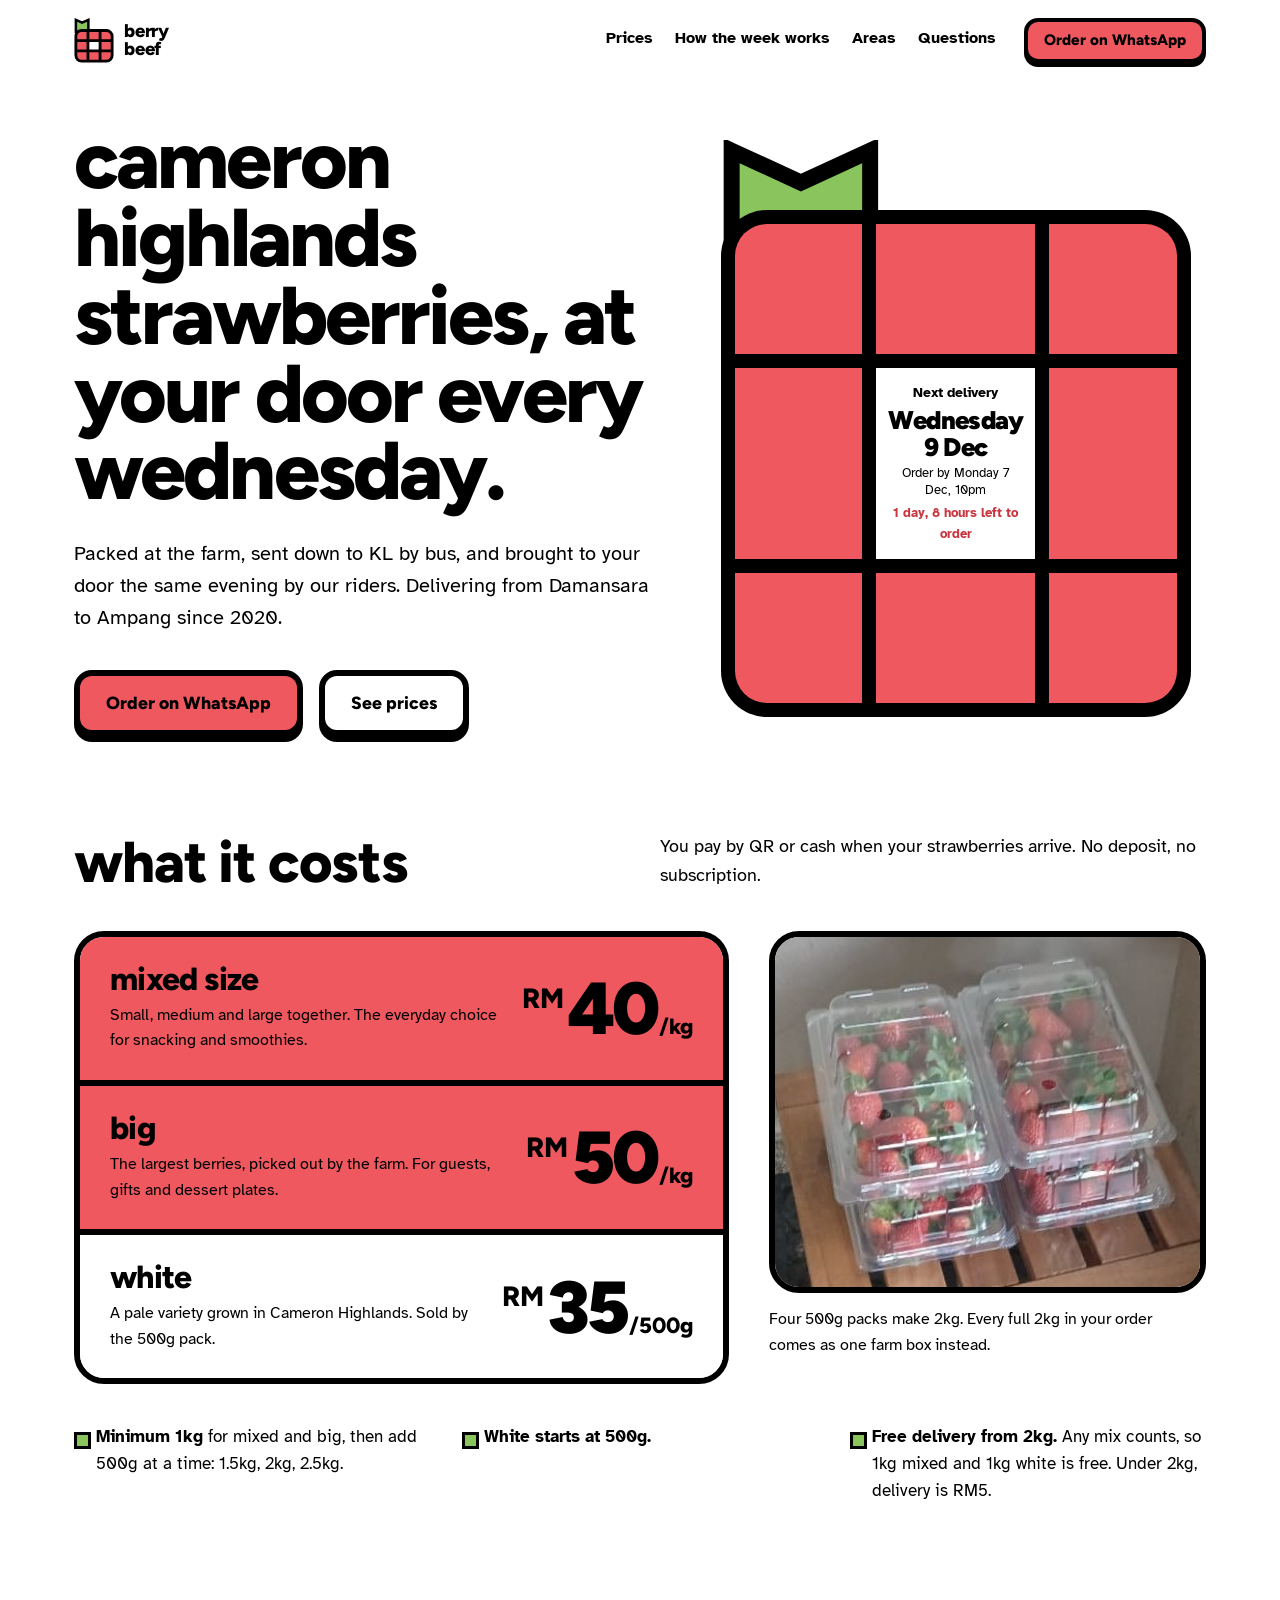
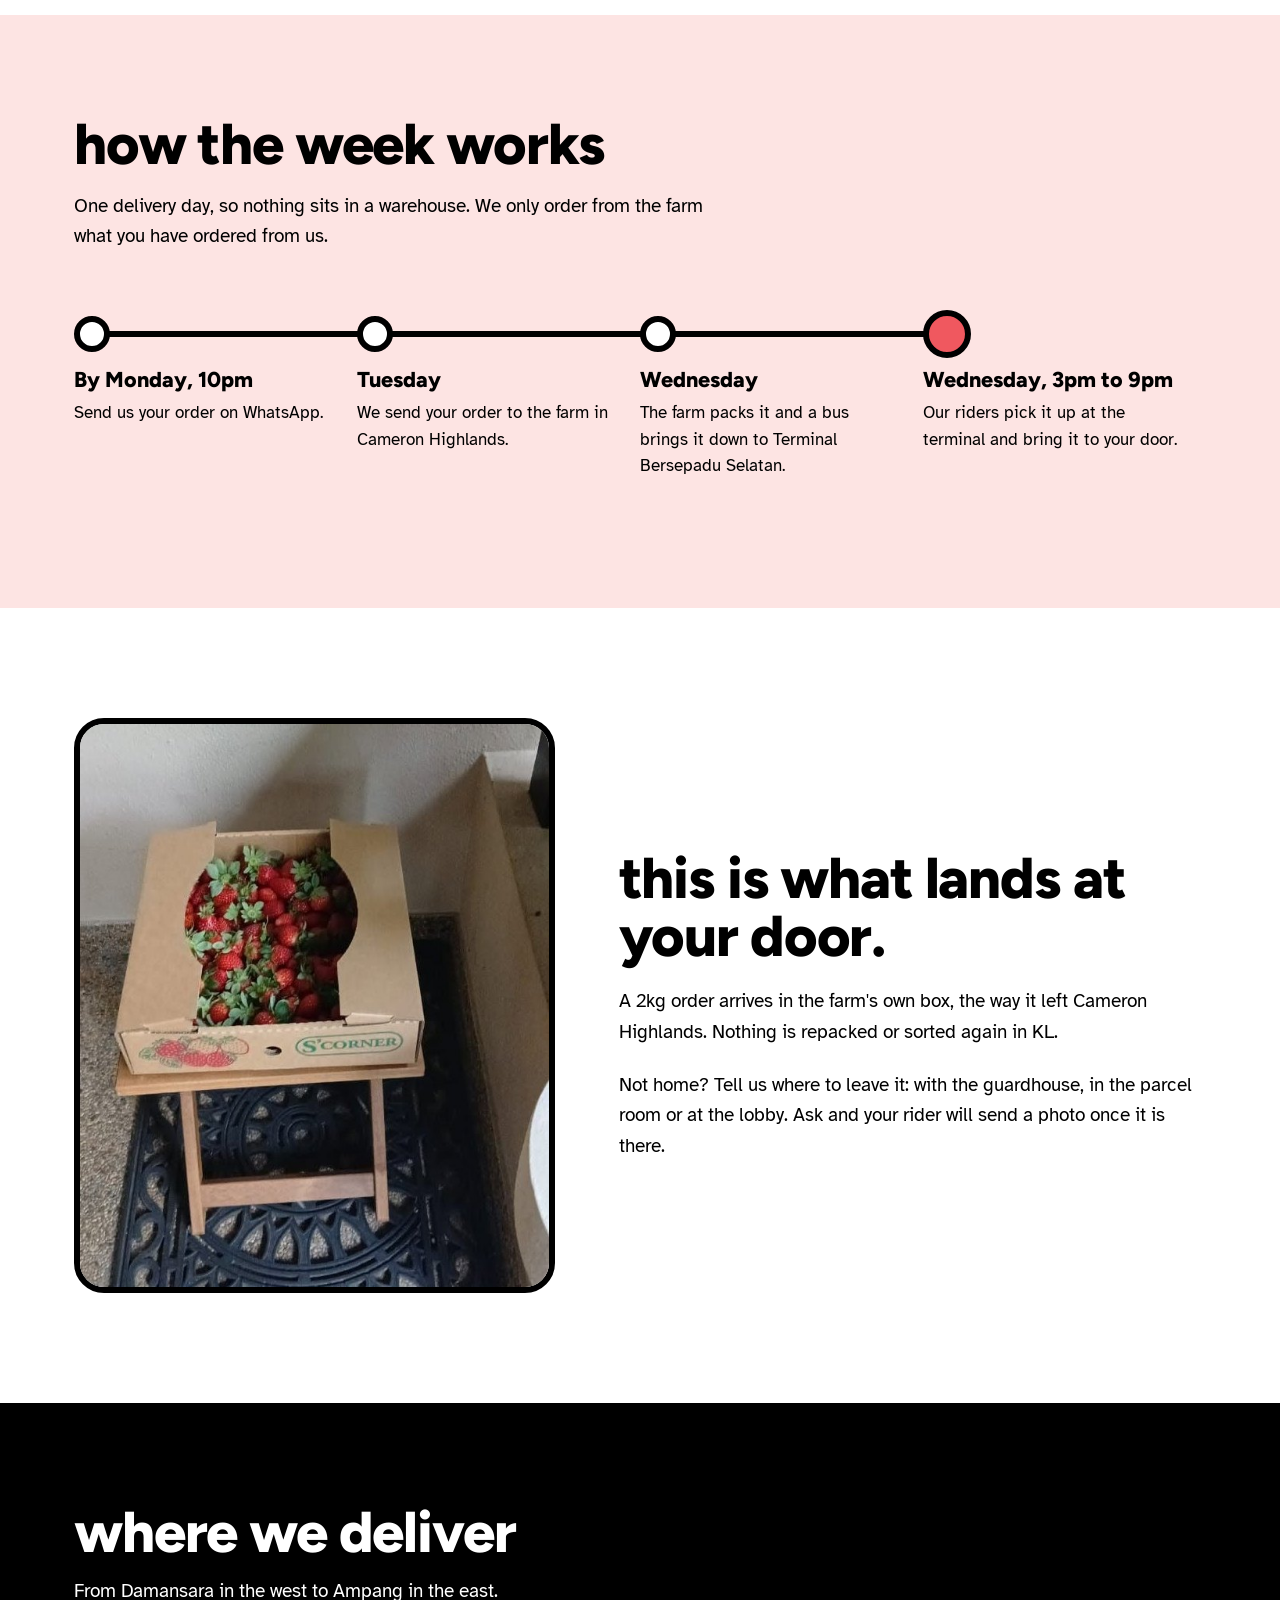
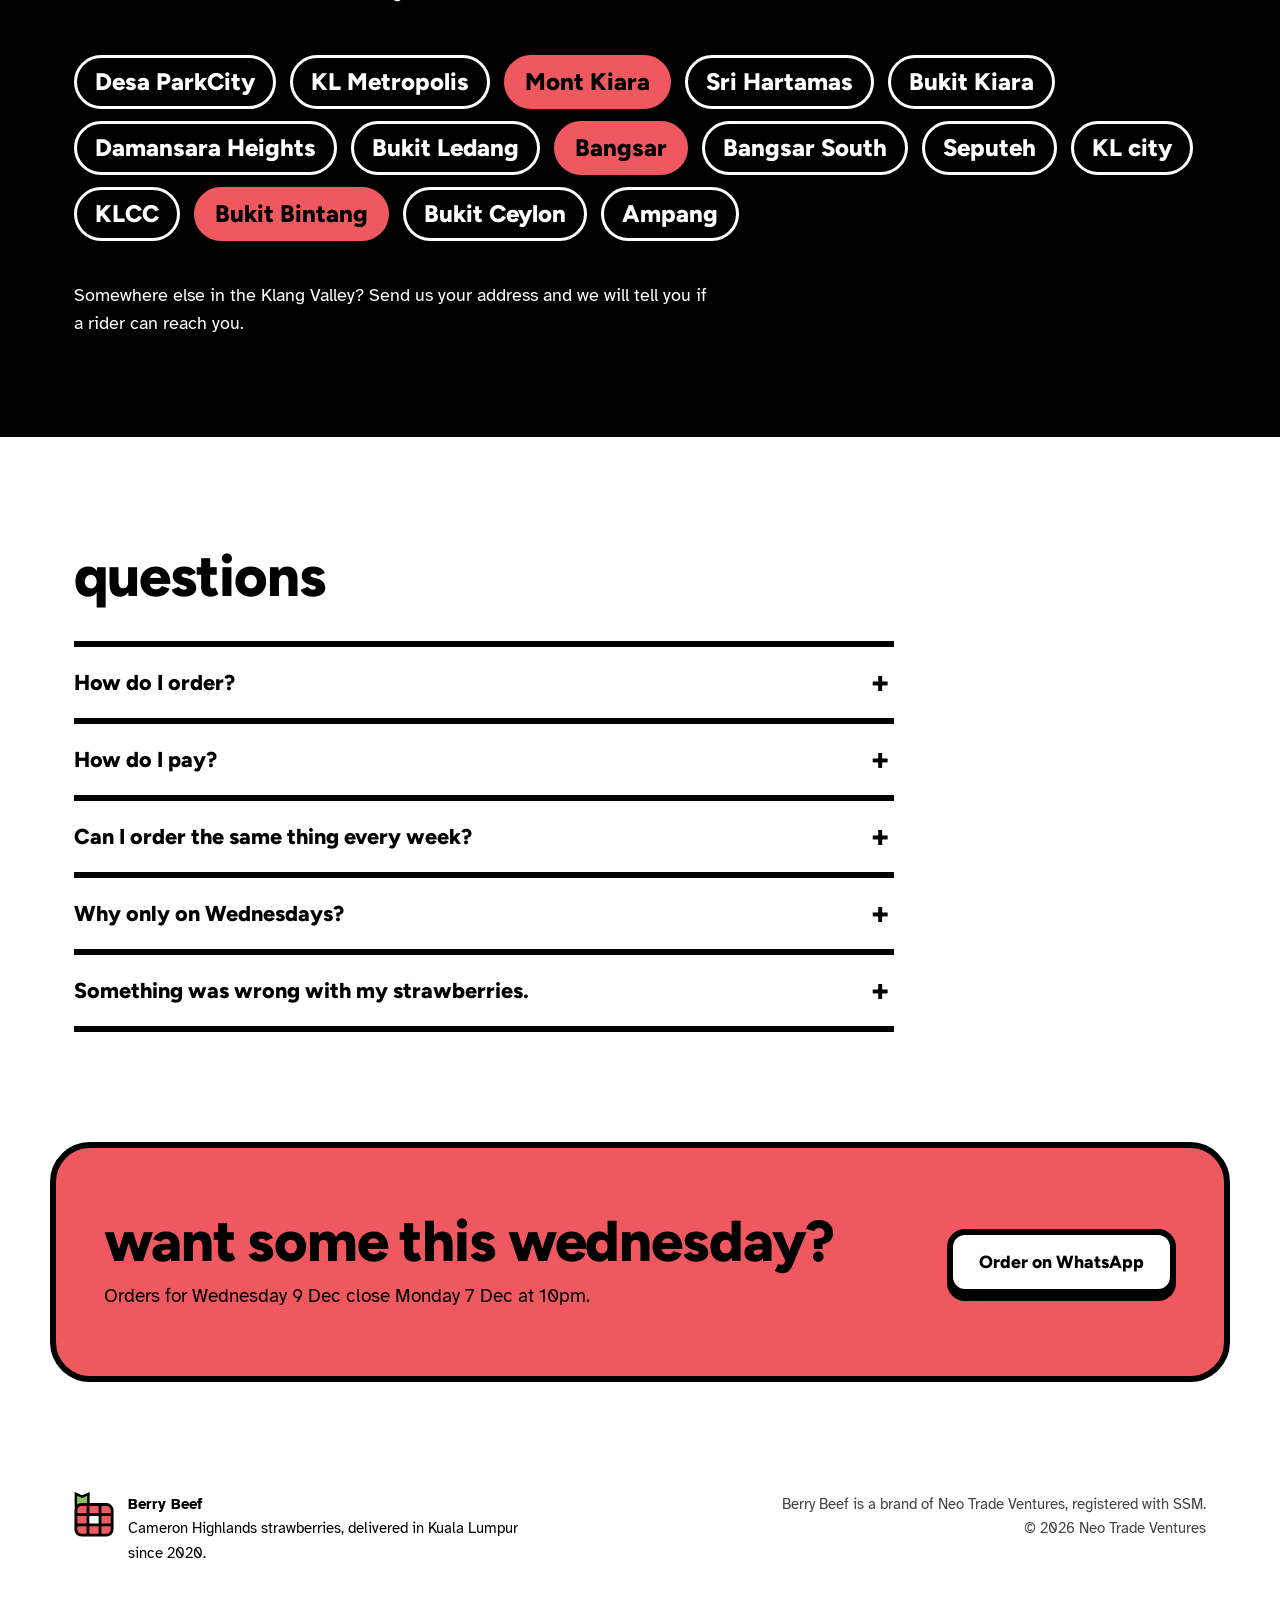
==== index.html @ e088e6a0 "Replace placeholder with Berry Beef strawberry landing page New landing page for cameronstrawberry.c" ====
<!DOCTYPE html>
<html lang="en">
<head>
<meta charset="utf-8">
<meta name="viewport" content="width=device-width, initial-scale=1">
<title>Berry Beef – Cameron Highlands strawberries delivered in KL every Wednesday</title>
<meta name="description" content="Fresh Cameron Highlands strawberries delivered to your door every Wednesday, from Damansara to Ampang. Mixed RM40/kg, big RM50/kg, white RM35/500g. Since 2020.">
<meta property="og:title" content="Berry Beef – Cameron Highlands strawberries, every Wednesday">
<meta property="og:description" content="Delivered to your door from Damansara to Ampang. Order by Monday 10pm.">
<meta property="og:image" content="https://cameronstrawberry.com/images/2kg-box.jpg">
<meta name="theme-color" content="#F0585F">
<link rel="icon" href="images/logo-mark.svg" type="image/svg+xml">
<link rel="preconnect" href="https://fonts.googleapis.com">
<link rel="preconnect" href="https://fonts.gstatic.com" crossorigin>
<link href="https://fonts.googleapis.com/css2?family=Atkinson+Hyperlegible:wght@400;700&family=Figtree:wght@700;800;900&display=swap" rel="stylesheet">
<link rel="stylesheet" href="site.css">
</head>
<body>
<a class="skip" href="#main">Skip to content</a>

<header class="top">
  <a class="brand" href="#" aria-label="Berry Beef home">
    <svg class="mark" viewBox="0 0 64 72" aria-hidden="true"><use href="#punnet"/></svg>
    <span>berry<br>beef</span>
  </a>
  <nav aria-label="Main">
    <a href="#prices">Prices</a>
    <a href="#week">How the week works</a>
    <a href="#areas">Areas</a>
    <a href="#questions">Questions</a>
  </nav>
  <a class="btn btn-small" data-wa href="#">Order on WhatsApp</a>
</header>

<main id="main">
  <section class="hero">
    <div class="hero-copy">
      <h1>cameron highlands strawberries, at your door every wednesday.</h1>
      <p class="lede">Packed at the farm, sent down to KL by bus, and brought to your door the same evening by our riders. Delivering from Damansara to Ampang since 2020.</p>
      <div class="actions">
        <a class="btn" data-wa href="#">Order on WhatsApp</a>
        <a class="btn btn-quiet" href="#prices">See prices</a>
      </div>
    </div>

    <div class="punnet-wrap" aria-label="Next delivery">
      <svg class="leaf" viewBox="0 0 120 120" aria-hidden="true"><path d="M8 8 L60 32 L112 8 L112 112 L8 112 Z" fill="#8AC45C" stroke="#000" stroke-width="12" stroke-linejoin="miter"/></svg>
      <div class="punnet">
        <span class="cell"></span><span class="cell"></span><span class="cell"></span>
        <span class="cell"></span>
        <div class="cell centre" id="nextdrop">
          <p class="nd-label">Next delivery</p>
          <p class="nd-day" id="nd-day">Wednesday</p>
          <p class="nd-cut" id="nd-cut">Order by Monday, 10pm</p>
          <p class="nd-left" id="nd-left"></p>
        </div>
        <span class="cell"></span>
        <span class="cell"></span><span class="cell"></span><span class="cell"></span>
      </div>
    </div>
  </section>

  <section class="prices" id="prices" aria-labelledby="prices-h">
    <div class="prices-head">
      <h2 id="prices-h">what it costs</h2>
      <p>You pay by QR or cash when your strawberries arrive. No deposit, no subscription.</p>
    </div>
    <div class="prices-body">
      <div class="board">
        <div class="row">
          <div><h3>mixed size</h3><p>Small, medium and large together. The everyday choice for snacking and smoothies.</p></div>
          <p class="price"><span class="rm">RM</span>40<span class="per">/kg</span></p>
        </div>
        <div class="row">
          <div><h3>big</h3><p>The largest berries, picked out by the farm. For guests, gifts and dessert plates.</p></div>
          <p class="price"><span class="rm">RM</span>50<span class="per">/kg</span></p>
        </div>
        <div class="row row-white">
          <div><h3>white</h3><p>A pale variety grown in Cameron Highlands. Sold by the 500g pack.</p></div>
          <p class="price"><span class="rm">RM</span>35<span class="per">/500g</span></p>
        </div>
      </div>
      <figure class="packs">
        <img src="images/500g-packs.jpg" width="410" height="340" alt="Four clear 500g packs of red strawberries stacked on a wooden stool" loading="lazy">
        <figcaption>Four 500g packs make 2kg. Every full 2kg in your order comes as one farm box instead.</figcaption>
      </figure>
    </div>
    <ul class="rules">
      <li><strong>Minimum 1kg</strong> for mixed and big, then add 500g at a time: 1.5kg, 2kg, 2.5kg.</li>
      <li><strong>White starts at 500g.</strong></li>
      <li><strong>Free delivery from 2kg.</strong> Any mix counts, so 1kg mixed and 1kg white is free. Under 2kg, delivery is RM5.</li>
    </ul>
  </section>

  <section class="week" id="week" aria-labelledby="week-h"><div class="inner">
    <h2 id="week-h">how the week works</h2>
    <p class="week-intro">One delivery day, so nothing sits in a warehouse. We only order from the farm what you have ordered from us.</p>
    <ol class="route">
      <li><span class="day">By Monday, 10pm</span><span class="what">Send us your order on WhatsApp.</span></li>
      <li><span class="day">Tuesday</span><span class="what">We send your order to the farm in Cameron Highlands.</span></li>
      <li><span class="day">Wednesday</span><span class="what">The farm packs it and a bus brings it down to Terminal Bersepadu Selatan.</span></li>
      <li class="arrive"><span class="day">Wednesday, 3pm to 9pm</span><span class="what">Our riders pick it up at the terminal and bring it to your door.</span></li>
    </ol>
  </div></section>

  <section class="door" aria-labelledby="door-h">
    <figure>
      <img src="images/doorstep-box.jpg" width="600" height="720" alt="An open farm box full of red strawberries left on a stool at a front door" loading="lazy">
    </figure>
    <div class="door-copy">
      <h2 id="door-h">this is what lands at your door.</h2>
      <p>A 2kg order arrives in the farm's own box, the way it left Cameron Highlands. Nothing is repacked or sorted again in KL.</p>
      <p>Not home? Tell us where to leave it: with the guardhouse, in the parcel room or at the lobby. Ask and your rider will send a photo once it is there.</p>
    </div>
  </section>

  <section class="areas" id="areas" aria-labelledby="areas-h"><div class="inner">
    <h2 id="areas-h">where we deliver</h2>
    <p class="areas-intro">From Damansara in the west to Ampang in the east.</p>
    <ul class="places">
      <li>Desa ParkCity</li><li>KL Metropolis</li><li>Mont Kiara</li><li>Sri Hartamas</li><li>Bukit Kiara</li>
      <li>Damansara Heights</li><li>Bukit Ledang</li><li>Bangsar</li><li>Bangsar South</li><li>Seputeh</li>
      <li>KL city</li><li>KLCC</li><li>Bukit Bintang</li><li>Bukit Ceylon</li><li>Ampang</li>
    </ul>
    <p class="areas-note">Somewhere else in the Klang Valley? Send us your address and we will tell you if a rider can reach you.</p>
  </div></section>

  <section class="faq" id="questions" aria-labelledby="faq-h">
    <h2 id="faq-h">questions</h2>
    <details>
      <summary>How do I order?</summary>
      <p>Tap <strong>Order on WhatsApp</strong>. A message opens with the details we need: your name, address and unit, and how many kilos of each kind. Send it before Monday, 10pm and we confirm by WhatsApp.</p>
    </details>
    <details>
      <summary>How do I pay?</summary>
      <p>By QR or cash when your strawberries arrive. The rider tells you the amount.</p>
    </details>
    <details>
      <summary>Can I order the same thing every week?</summary>
      <p>Yes. Tell us your usual order once and we keep your address and unit on file, so next time you only need to say "same as last week".</p>
    </details>
    <details>
      <summary>Why only on Wednesdays?</summary>
      <p>Strawberries are best within a day or two of picking. One delivery day means we order exactly what was ordered from us, and you get it the day it comes down from the farm.</p>
    </details>
    <details>
      <summary>Something was wrong with my strawberries.</summary>
      <p>Send us a photo on WhatsApp the same day so we can sort it out.</p>
    </details>
  </section>

  <section class="cta" aria-labelledby="cta-h">
    <div class="cta-inner">
      <h2 id="cta-h">want some this wednesday?</h2>
      <p id="cta-cut">Orders close Monday at 10pm.</p>
      <a class="btn btn-invert" data-wa href="#">Order on WhatsApp</a>
    </div>
  </section>
</main>

<footer class="foot">
  <div class="foot-brand">
    <svg class="mark" viewBox="0 0 64 72" aria-hidden="true"><use href="#punnet"/></svg>
    <p><strong>Berry Beef</strong><br>Cameron Highlands strawberries, delivered in Kuala Lumpur since 2020.</p>
  </div>
  <p class="legal">Berry Beef is a brand of Neo Trade Ventures, registered with SSM.<br>© <span id="year">2026</span> Neo Trade Ventures</p>
</footer>

<svg width="0" height="0" style="position:absolute" aria-hidden="true">
  <symbol id="punnet" viewBox="0 0 64 72">
    <path d="M3 3 L13 7.5 L23 3 L23 22 L3 22 Z" fill="#8AC45C" stroke="#000" stroke-width="4" stroke-linejoin="miter"/>
    <rect x="3" y="20" width="58" height="49" rx="9" fill="#F0585F" stroke="#000" stroke-width="4.5"/>
    <rect x="23.7" y="36" width="16.6" height="17" fill="#fff"/>
    <path d="M22.3 20v49M41.7 20v49M3 36.3h58M3 52.7h58" stroke="#000" stroke-width="4.5"/>
  </symbol>
</svg>
<script src="site.js"></script>
</body>
</html>
---- site.css ----
:root {
  --red: #F0585F;
  --red-deep: #C9363F;
  --leaf: #8AC45C;
  --ink: #000;
  --paper: #fff;
  --blush: #FDE4E3;
  --stroke: 6px;
  --display: "Figtree", system-ui, sans-serif;
  --body: "Atkinson Hyperlegible", system-ui, sans-serif;
  --wrap: 1180px;
}
* { box-sizing: border-box; }
html { scroll-behavior: smooth; }
body { margin: 0; background: var(--paper); color: var(--ink); font: 400 1.125rem/1.6 var(--body); -webkit-font-smoothing: antialiased; }
img { display: block; max-width: 100%; height: auto; }
h1, h2, h3 { font-family: var(--display); font-weight: 800; margin: 0; letter-spacing: -0.02em; }
h2 { font-size: clamp(2.2rem, 5vw, 3.6rem); line-height: 1; }
p { margin: 0; }
a { color: inherit; }
:focus-visible { outline: 4px solid var(--leaf); outline-offset: 3px; border-radius: 6px; }
.skip { position: absolute; left: -999px; top: 8px; background: var(--ink); color: #fff; padding: 8px 14px; z-index: 10; }
.skip:focus { left: 8px; }

/* buttons */
.btn {
  display: inline-block; font: 800 1.1rem/1 var(--display); text-decoration: none;
  background: var(--red); color: var(--ink); padding: 18px 26px; border: var(--stroke) solid var(--ink); border-radius: 18px;
  box-shadow: 0 6px 0 var(--ink); transition: transform .08s, box-shadow .08s;
}
.btn:hover { transform: translateY(2px); box-shadow: 0 4px 0 var(--ink); }
.btn:active { transform: translateY(6px); box-shadow: 0 0 0 var(--ink); }
.btn-quiet { background: var(--paper); }
.btn-small { padding: 11px 16px; font-size: .95rem; border-width: 4px; border-radius: 14px; box-shadow: 0 4px 0 var(--ink); }
.btn-small:hover { box-shadow: 0 2px 0 var(--ink); }
.btn-invert { background: var(--paper); }

/* header */
.top { display: flex; align-items: center; gap: 28px; max-width: var(--wrap); margin: 0 auto; padding: 18px 24px; }
.brand { display: flex; align-items: center; gap: 10px; text-decoration: none; font: 800 1.15rem/0.95 var(--display); letter-spacing: -0.01em; }
.mark { width: 40px; height: 45px; flex: none; }
.top nav { display: flex; gap: 22px; margin-left: auto; font-weight: 700; font-size: 1rem; }
.top nav a { text-decoration: none; padding: 6px 0; border-bottom: 3px solid transparent; }
.top nav a:hover { border-color: var(--red); }

/* hero */
.hero {
  max-width: var(--wrap); margin: 0 auto; padding: 40px 24px 96px;
  display: grid; grid-template-columns: 1.15fr 1fr; gap: 56px; align-items: center;
}
.hero h1 { font-size: clamp(2.6rem, 6.4vw, 5.4rem); line-height: .95; letter-spacing: -0.035em; }
.lede { margin-top: 28px; font-size: 1.25rem; max-width: 34em; }
.actions { display: flex; flex-wrap: wrap; gap: 16px; margin-top: 36px; }

.punnet-wrap { position: relative; width: min(100%, 470px); justify-self: center; padding-top: 70px; }
.leaf { position: absolute; top: 0; left: 0; width: 34%; z-index: 0; }
.punnet {
  position: relative; z-index: 1; display: grid; grid-template-columns: 1fr 1.25fr 1fr; grid-template-rows: 1fr 1.25fr 1fr;
  gap: 14px; padding: 14px; background: var(--ink); border-radius: 46px; aspect-ratio: 1 / 1.08;
}
.cell { background: var(--red); display: block; }
.cell:nth-child(1) { border-radius: 32px 0 0 0; }
.cell:nth-child(3) { border-radius: 0 32px 0 0; }
.cell:nth-child(7) { border-radius: 0 0 0 32px; }
.cell:nth-child(9) { border-radius: 0 0 32px 0; }
.centre { background: var(--paper); padding: 14px 12px; display: flex; flex-direction: column; justify-content: center; text-align: center; gap: 4px; }
.nd-label { font-size: .85rem; font-weight: 700; }
.nd-day { font: 900 clamp(1.15rem, 2.3vw, 1.6rem)/1.05 var(--display); letter-spacing: -0.02em; }
.nd-cut { font-size: .82rem; line-height: 1.3; }
.nd-left { font-size: .82rem; font-weight: 700; color: var(--red-deep); }

@media (prefers-reduced-motion: no-preference) {
  .punnet .cell:not(.centre) { animation: fill .38s cubic-bezier(.2,1.4,.4,1) backwards; }
  .punnet .cell:nth-child(1) { animation-delay: .15s; }
  .punnet .cell:nth-child(2) { animation-delay: .23s; }
  .punnet .cell:nth-child(3) { animation-delay: .31s; }
  .punnet .cell:nth-child(6) { animation-delay: .39s; }
  .punnet .cell:nth-child(9) { animation-delay: .47s; }
  .punnet .cell:nth-child(8) { animation-delay: .55s; }
  .punnet .cell:nth-child(7) { animation-delay: .63s; }
  .punnet .cell:nth-child(4) { animation-delay: .71s; }
  .leaf { animation: leaf .5s .85s cubic-bezier(.2,1.5,.4,1) backwards; transform-origin: 50% 100%; }
  @keyframes fill { from { transform: scale(.2); opacity: 0; } }
  @keyframes leaf { from { transform: translateY(40px) rotate(-8deg); opacity: 0; } }
}

/* prices */
.prices { max-width: var(--wrap); margin: 0 auto; padding: 0 24px 110px; }
.prices-head { display: grid; grid-template-columns: 1fr 1fr; gap: 40px; align-items: end; margin-bottom: 40px; }
.prices-head p { max-width: 30em; font-size: 1.15rem; }
.prices-body { display: grid; grid-template-columns: 1.5fr 1fr; gap: 40px; align-items: start; }
.board { border: var(--stroke) solid var(--ink); border-radius: 30px; overflow: hidden; }
.row { display: grid; grid-template-columns: 1fr auto; gap: 24px; align-items: center; padding: 26px 30px; background: var(--red); }
.row + .row { border-top: var(--stroke) solid var(--ink); }
.row h3 { font-size: 2rem; line-height: 1; margin-bottom: 8px; }
.row p { max-width: 30em; font-size: 1rem; }
.row-white { background: var(--paper); }
.row .price { font: 900 clamp(3rem, 6vw, 4.6rem)/0.9 var(--display); letter-spacing: -0.04em; white-space: nowrap; }
.price .rm { font-size: .38em; font-weight: 800; vertical-align: .95em; margin-right: 4px; letter-spacing: 0; }
.price .per { font-size: .3em; font-weight: 800; letter-spacing: 0; margin-left: 2px; }
.packs { margin: 0; }
.packs img { border: var(--stroke) solid var(--ink); border-radius: 30px; width: 100%; aspect-ratio: 410 / 340; object-fit: cover; }
.packs figcaption { margin-top: 14px; font-size: 1rem; max-width: 26em; }
.rules { list-style: none; padding: 0; margin: 40px 0 0; display: grid; grid-template-columns: repeat(3, 1fr); gap: 32px; }
.rules li { padding-left: 22px; position: relative; font-size: 1.05rem; max-width: 24em; }
.rules li::before { content: ""; position: absolute; left: 0; top: .45em; width: 11px; height: 11px; background: var(--leaf); border: 3px solid var(--ink); }

/* week */
.week { background: var(--blush); padding: 100px 24px 110px; }
.inner { max-width: calc(var(--wrap) - 48px); margin: 0 auto; }
.week-intro { margin-top: 18px; font-size: 1.2rem; max-width: 34em; }
.route { list-style: none; padding: 0; margin-top: 64px; display: grid; grid-template-columns: repeat(4, 1fr); position: relative; }
.route::before { content: ""; position: absolute; top: 15px; left: 14px; right: calc(25% - 18px); height: var(--stroke); background: var(--ink); }
.route li { position: relative; padding: 52px 24px 0 0; }
.route li::before { content: ""; position: absolute; top: 0; left: 0; width: 24px; height: 24px; border-radius: 50%; background: var(--paper); border: var(--stroke) solid var(--ink); }
.route li.arrive::before { width: 36px; height: 36px; top: -6px; background: var(--red); }
.route .day { display: block; font: 800 1.35rem/1.1 var(--display); margin-bottom: 8px; }
.route .what { display: block; font-size: 1.05rem; max-width: 18em; }

/* door */
.door { max-width: var(--wrap); margin: 0 auto; padding: 110px 24px; display: grid; grid-template-columns: .9fr 1.1fr; gap: 64px; align-items: center; }
.door figure { margin: 0; }
.door img { border: var(--stroke) solid var(--ink); border-radius: 30px; width: 100%; }
.door-copy p { margin-top: 22px; font-size: 1.2rem; max-width: 30em; }

/* areas */
.areas { background: var(--ink); color: var(--paper); padding: 100px 24px; }
.areas-intro { margin-top: 16px; font-size: 1.2rem; }
.places { list-style: none; padding: 0; margin-top: 48px; display: flex; flex-wrap: wrap; gap: 12px 14px; }
.places li { font: 800 clamp(1.1rem, 2.2vw, 1.5rem)/1 var(--display); padding: 12px 18px; border: 3px solid var(--paper); border-radius: 999px; }
.places li:nth-child(5n+3) { background: var(--red); border-color: var(--red); color: var(--ink); }
.areas-note { margin-top: 40px; font-size: 1.1rem; max-width: 36em; }

/* faq */
.faq { max-width: var(--wrap); margin: 0 auto; padding: 110px 24px; }
.faq details, .faq h2 { max-width: 820px; }
.faq h2 { margin-bottom: 36px; }
details { border-top: var(--stroke) solid var(--ink); }
details:last-of-type { border-bottom: var(--stroke) solid var(--ink); }
summary { cursor: pointer; list-style: none; font: 800 1.35rem/1.25 var(--display); padding: 22px 48px 22px 0; position: relative; }
summary::-webkit-details-marker { display: none; }
summary::after { content: "+"; position: absolute; right: 4px; top: 50%; transform: translateY(-50%); font-size: 2rem; font-weight: 800; transition: transform .2s; }
details[open] summary::after { transform: translateY(-50%) rotate(45deg); }
details p { padding: 0 0 24px; max-width: 40em; }

/* cta */
.cta { padding: 0 24px 110px; }
.cta-inner { max-width: var(--wrap); margin: 0 auto; background: var(--red); border: var(--stroke) solid var(--ink); border-radius: 40px; padding: 64px 48px; display: grid; grid-template-columns: 1fr auto; gap: 12px 40px; align-items: center; }
.cta-inner h2 { grid-column: 1; }
.cta-inner p { grid-column: 1; font-size: 1.2rem; }
.cta-inner .btn { grid-column: 2; grid-row: 1 / span 2; }

/* footer */
.foot { max-width: var(--wrap); margin: 0 auto; padding: 0 24px 56px; display: flex; justify-content: space-between; gap: 32px; flex-wrap: wrap; font-size: .95rem; }
.foot-brand { display: flex; gap: 14px; align-items: flex-start; max-width: 30em; }
.legal { text-align: right; color: #444; }

/* responsive */
@media (max-width: 960px) {
  .top nav { display: none; }
  .hero { grid-template-columns: 1fr; padding-bottom: 72px; gap: 40px; }
  .punnet-wrap { width: min(100%, 380px); }
  .prices-head, .prices-body { grid-template-columns: 1fr; }
  .rules { grid-template-columns: 1fr; gap: 16px; }
  .route { grid-template-columns: 1fr; margin-top: 44px; }
  .route::before { top: 14px; bottom: 14px; left: 9px; right: auto; width: var(--stroke); height: auto; }
  .route li { padding: 0 0 36px 56px; }
  .route li:last-child { padding-bottom: 0; }
  .route li.arrive::before { left: -6px; top: -4px; }
  .door { grid-template-columns: 1fr; gap: 36px; padding: 80px 24px; }
  .door figure { max-width: 460px; }
  .cta-inner { grid-template-columns: 1fr; padding: 44px 28px; }
  .cta-inner .btn { grid-column: 1; grid-row: auto; justify-self: start; margin-top: 16px; }
  .legal { text-align: left; }
}
@media (max-width: 520px) {
  body { font-size: 1.0625rem; }
  .top { padding: 14px 18px; gap: 12px; }
  .brand span { display: none; }
  .btn-small { margin-left: auto; }
  .hero { padding: 24px 18px 64px; }
  .row { grid-template-columns: 1fr; gap: 14px; padding: 22px; }
  .prices, .faq { padding-left: 18px; padding-right: 18px; }
}
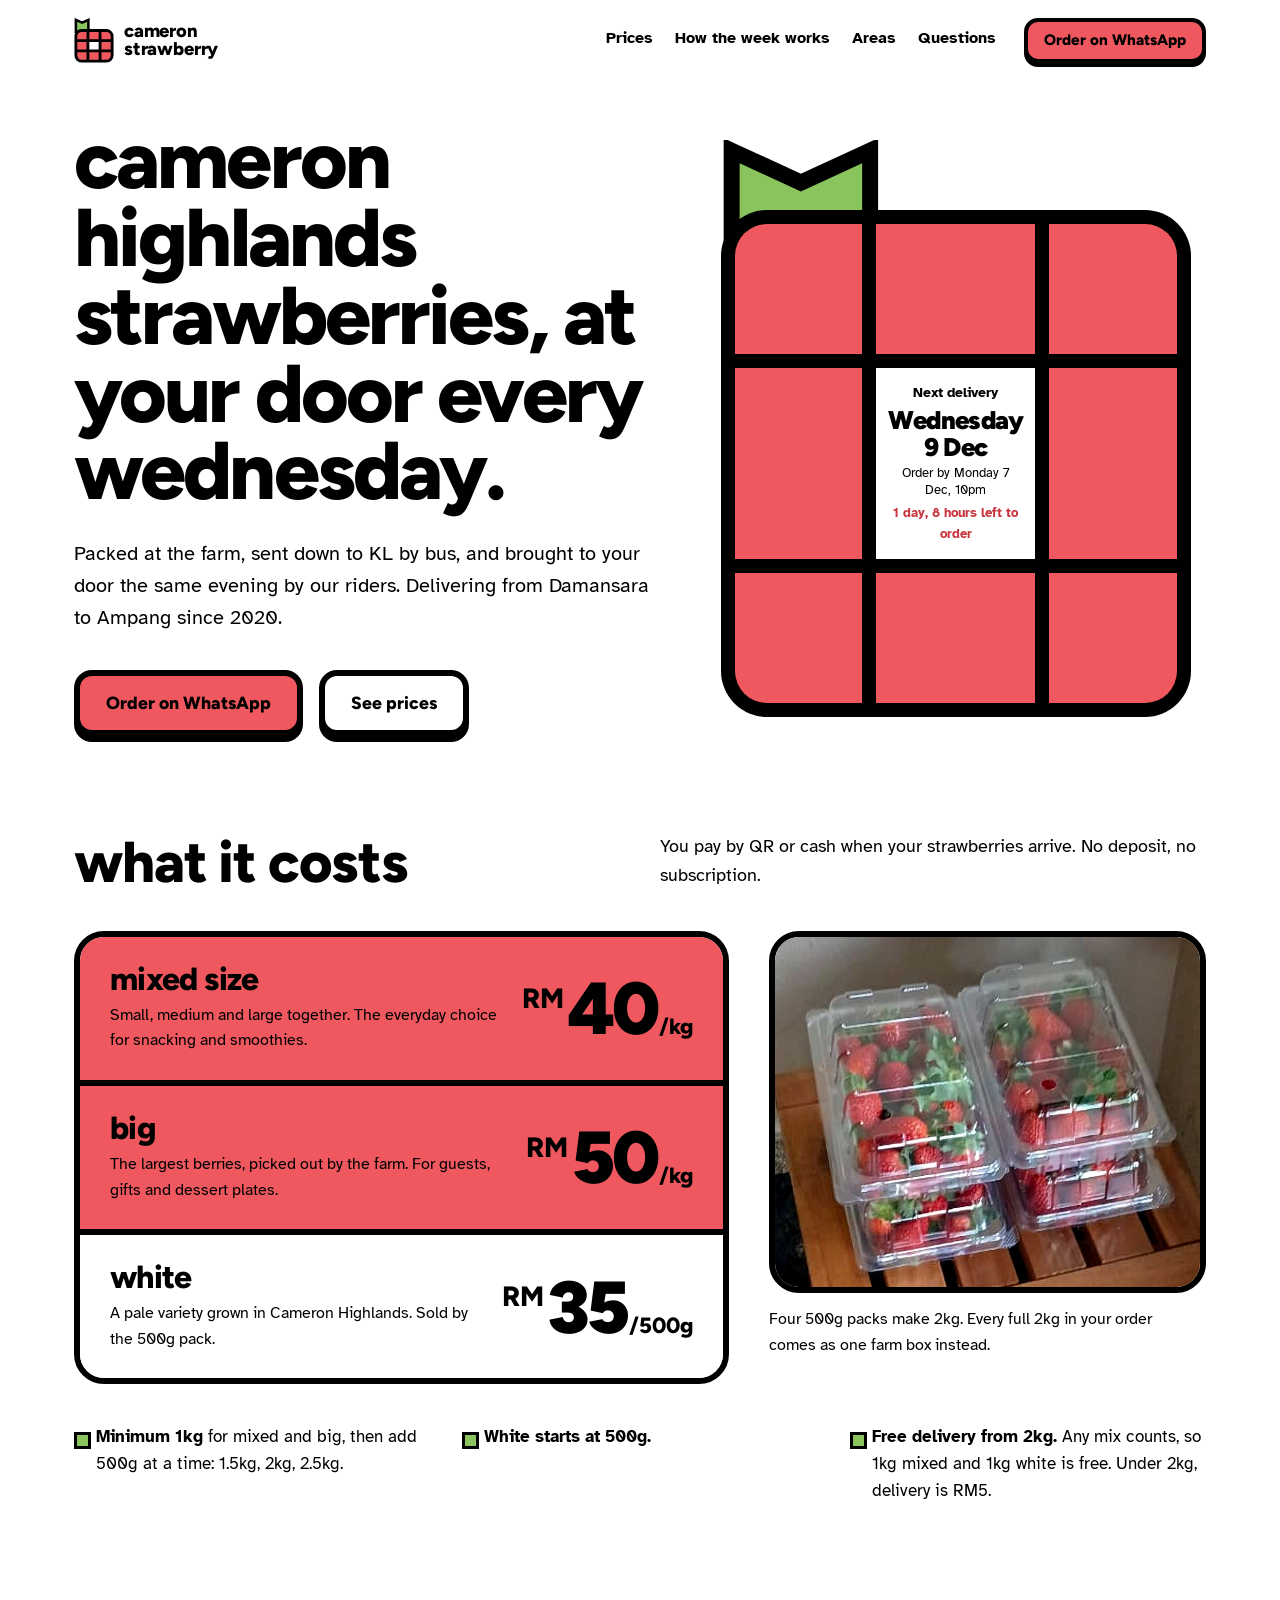
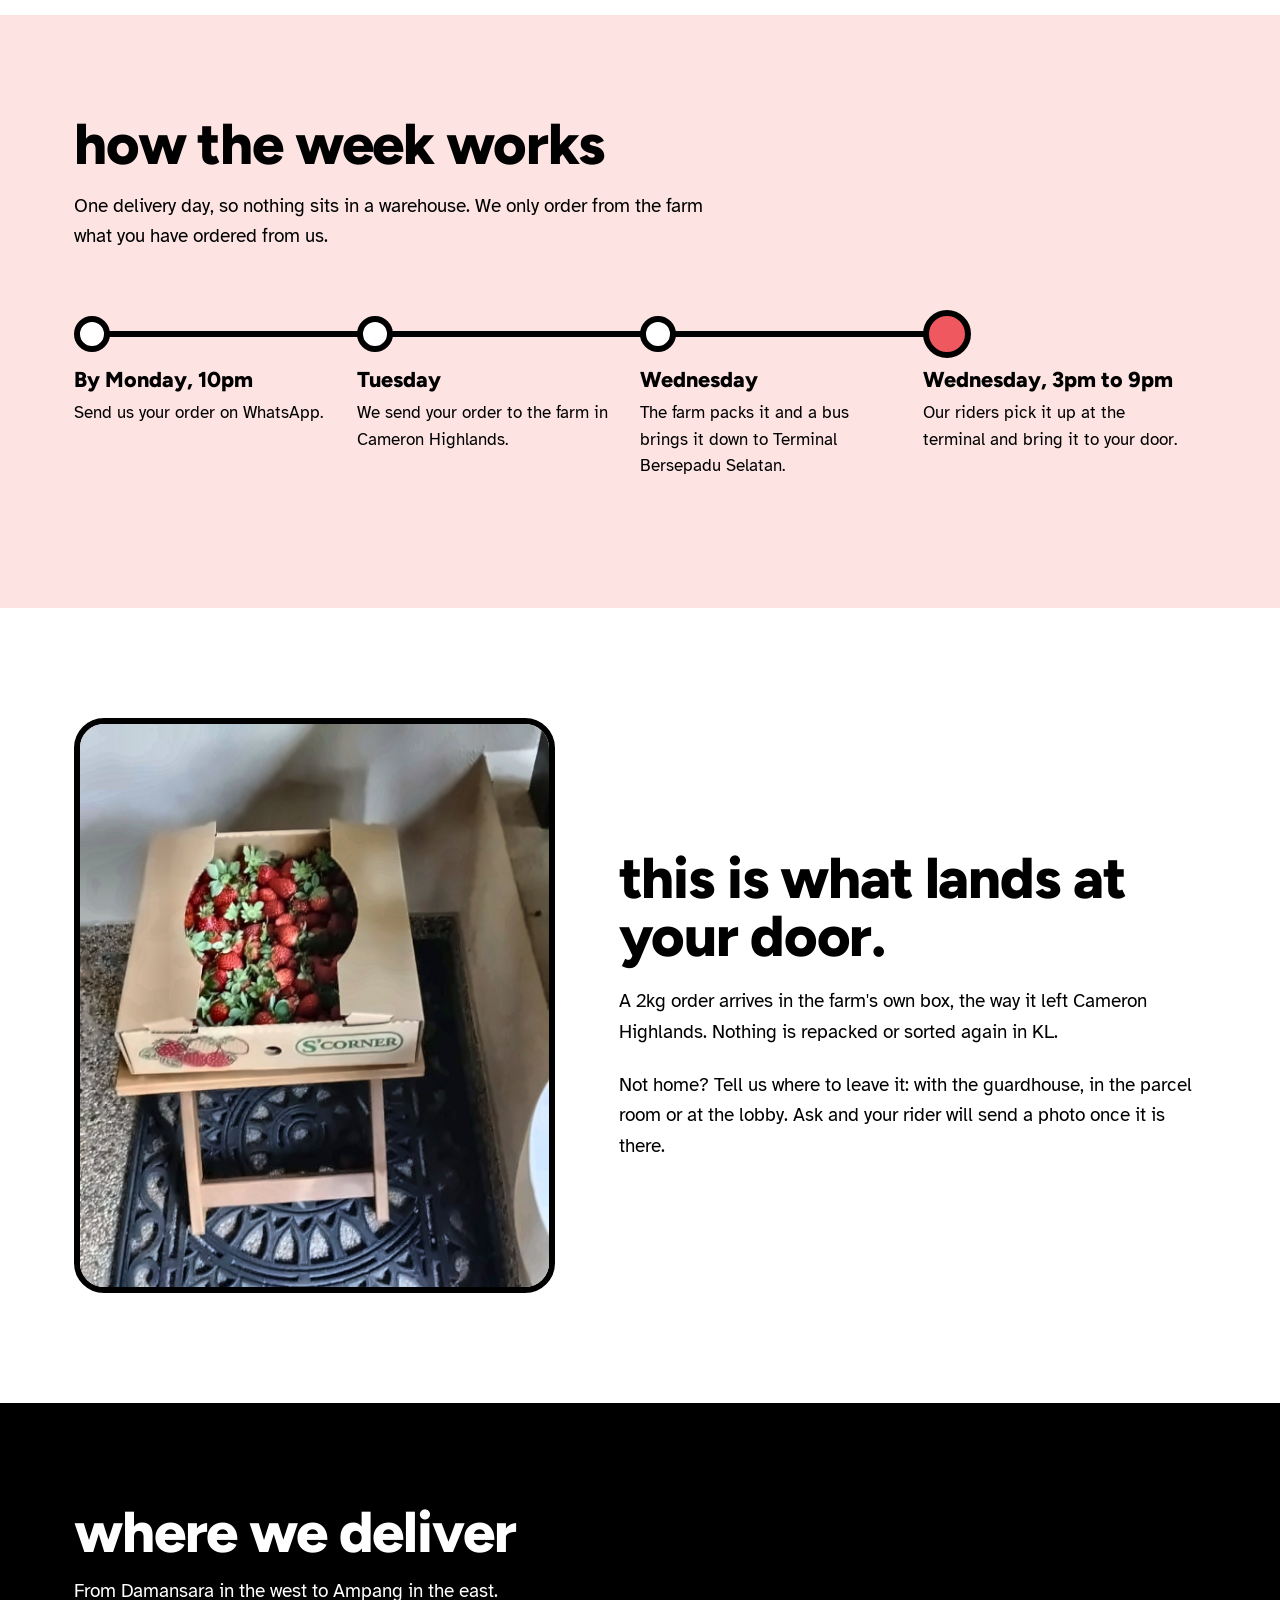
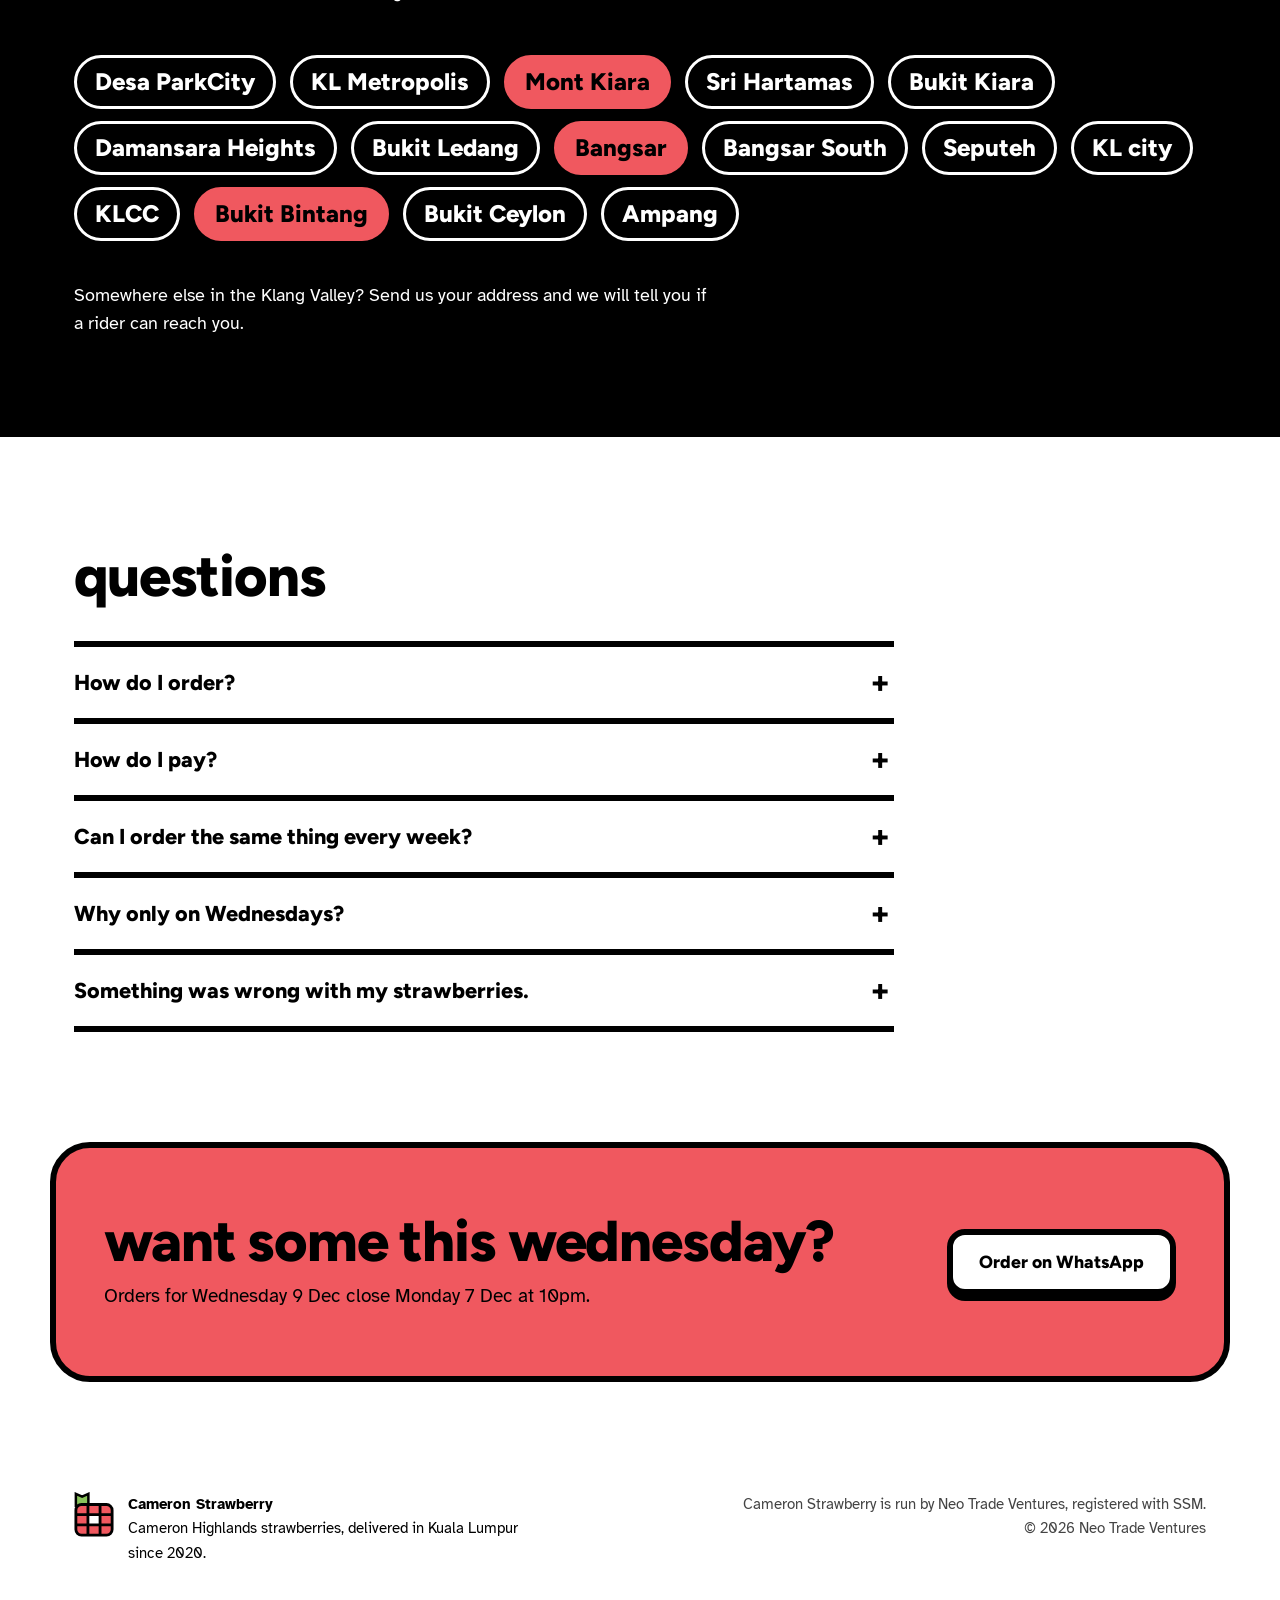
==== commit fddc197f: "Rename to Cameron Strawberry, add WhatsApp number, sharper photos Co-Authored-By: Claude Opus 5.5 <n" ====
--- a/index.html
+++ b/index.html
@@ -3,9 +3,9 @@
 <head>
 <meta charset="utf-8">
 <meta name="viewport" content="width=device-width, initial-scale=1">
-<title>Berry Beef – Cameron Highlands strawberries delivered in KL every Wednesday</title>
+<title>Cameron Strawberry – Cameron Highlands strawberries delivered in KL every Wednesday</title>
 <meta name="description" content="Fresh Cameron Highlands strawberries delivered to your door every Wednesday, from Damansara to Ampang. Mixed RM40/kg, big RM50/kg, white RM35/500g. Since 2020.">
-<meta property="og:title" content="Berry Beef – Cameron Highlands strawberries, every Wednesday">
+<meta property="og:title" content="Cameron Strawberry – Cameron Highlands strawberries, every Wednesday">
 <meta property="og:description" content="Delivered to your door from Damansara to Ampang. Order by Monday 10pm.">
 <meta property="og:image" content="https://cameronstrawberry.com/images/2kg-box.jpg">
 <meta name="theme-color" content="#F0585F">
@@ -19,9 +19,9 @@
 <a class="skip" href="#main">Skip to content</a>
 
 <header class="top">
-  <a class="brand" href="#" aria-label="Berry Beef home">
+  <a class="brand" href="#" aria-label="Cameron Strawberry home">
     <svg class="mark" viewBox="0 0 64 72" aria-hidden="true"><use href="#punnet"/></svg>
-    <span>berry<br>beef</span>
+    <span>cameron<br>strawberry</span>
   </a>
   <nav aria-label="Main">
     <a href="#prices">Prices</a>
@@ -161,9 +161,9 @@
 <footer class="foot">
   <div class="foot-brand">
     <svg class="mark" viewBox="0 0 64 72" aria-hidden="true"><use href="#punnet"/></svg>
-    <p><strong>Berry Beef</strong><br>Cameron Highlands strawberries, delivered in Kuala Lumpur since 2020.</p>
+    <p><strong>Cameron Strawberry</strong><br>Cameron Highlands strawberries, delivered in Kuala Lumpur since 2020.</p>
   </div>
-  <p class="legal">Berry Beef is a brand of Neo Trade Ventures, registered with SSM.<br>© <span id="year">2026</span> Neo Trade Ventures</p>
+  <p class="legal">Cameron Strawberry is run by Neo Trade Ventures, registered with SSM.<br>© <span id="year">2026</span> Neo Trade Ventures</p>
 </footer>
 
 <svg width="0" height="0" style="position:absolute" aria-hidden="true">
--- a/site.css
+++ b/site.css
@@ -176,7 +176,8 @@
 @media (max-width: 520px) {
   body { font-size: 1.0625rem; }
   .top { padding: 14px 18px; gap: 12px; }
-  .brand span { display: none; }
+  .brand { font-size: 1rem; }
+  .btn-small { padding: 10px 12px; font-size: .88rem; }
   .btn-small { margin-left: auto; }
   .hero { padding: 24px 18px 64px; }
   .row { grid-template-columns: 1fr; gap: 14px; padding: 22px; }
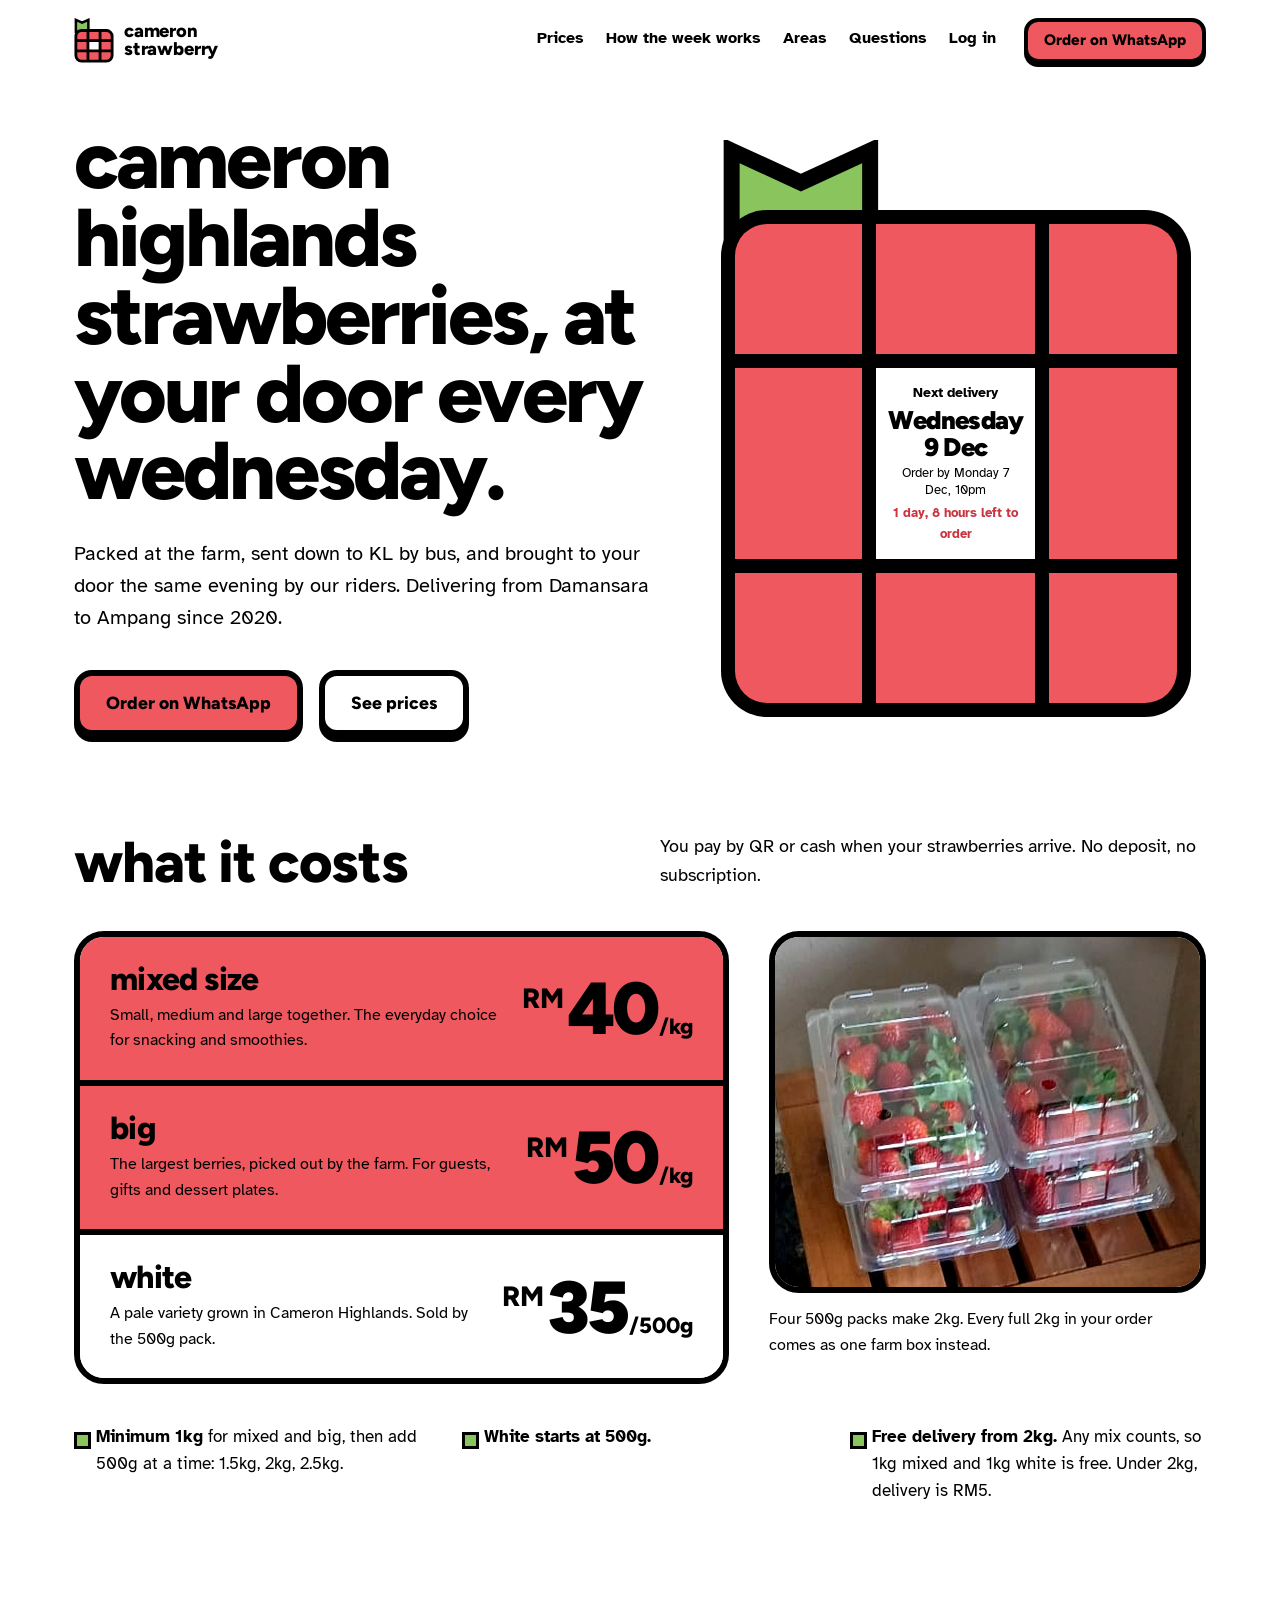
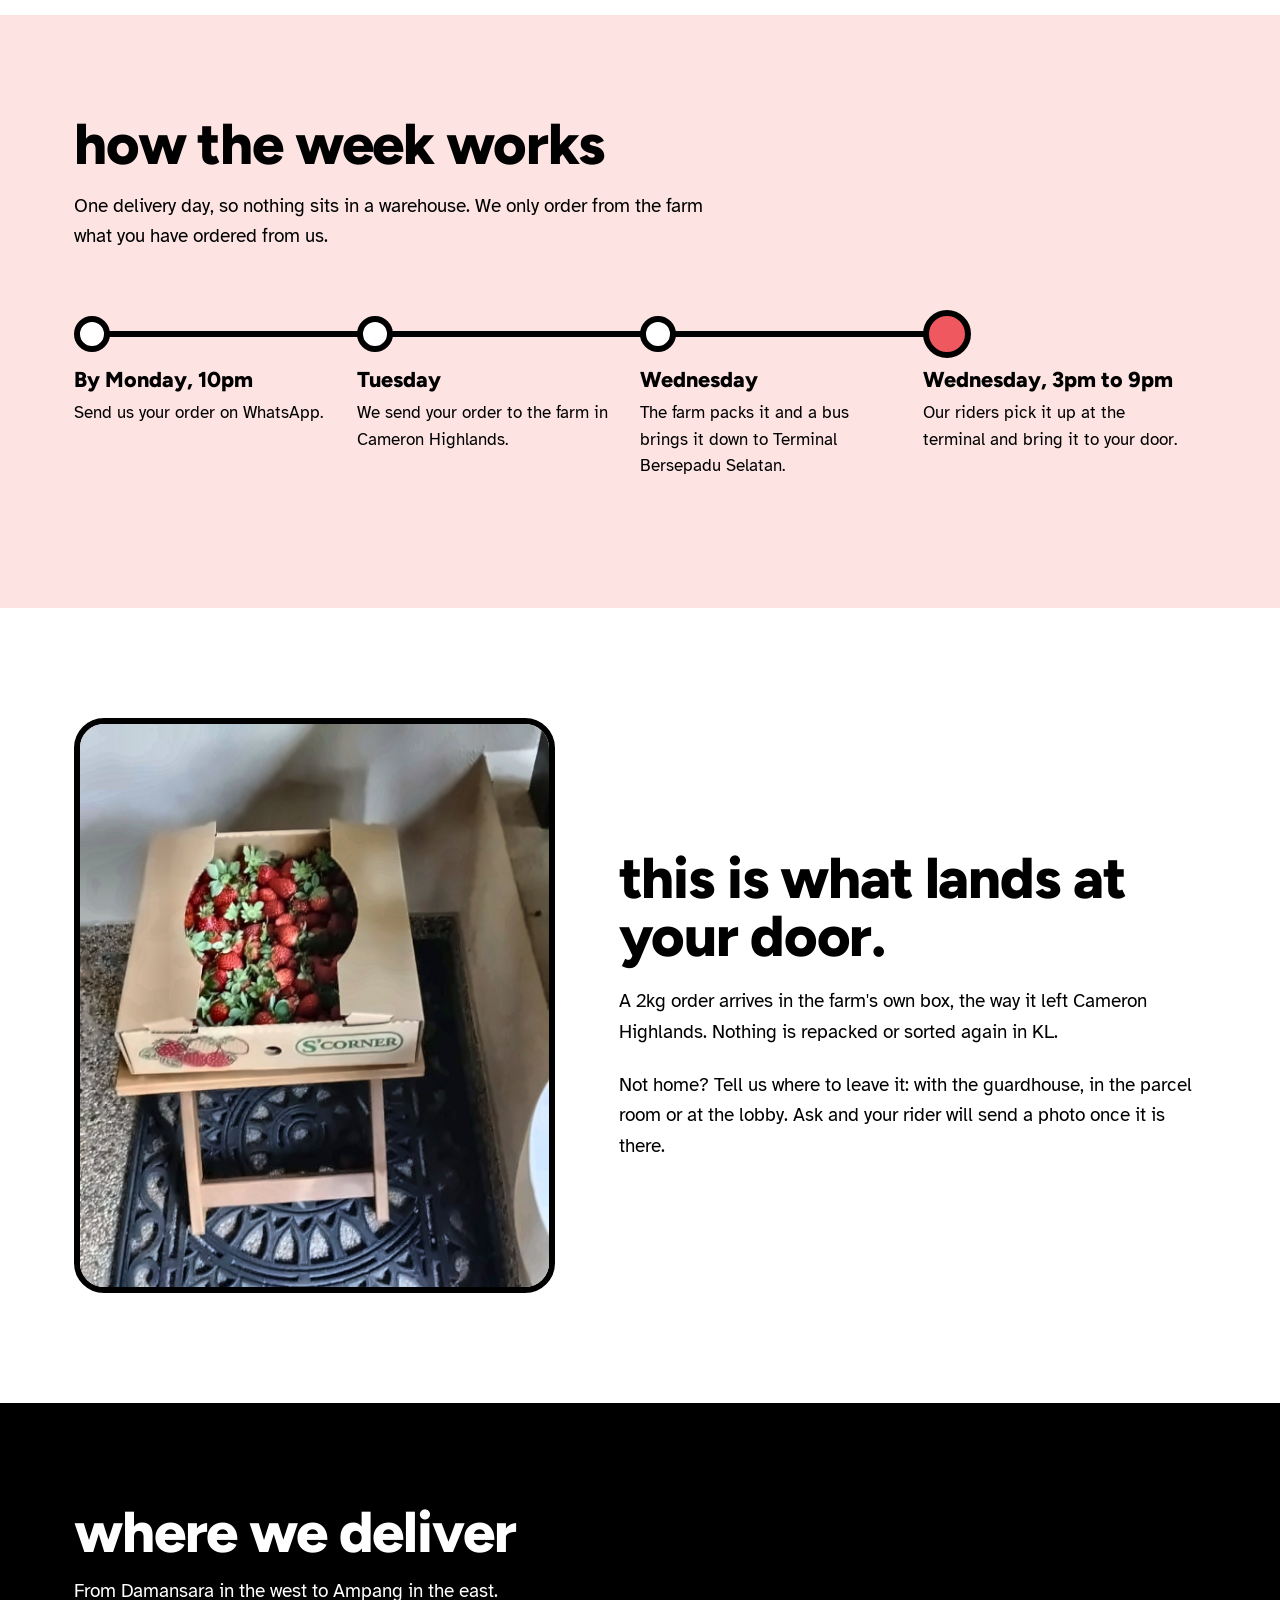
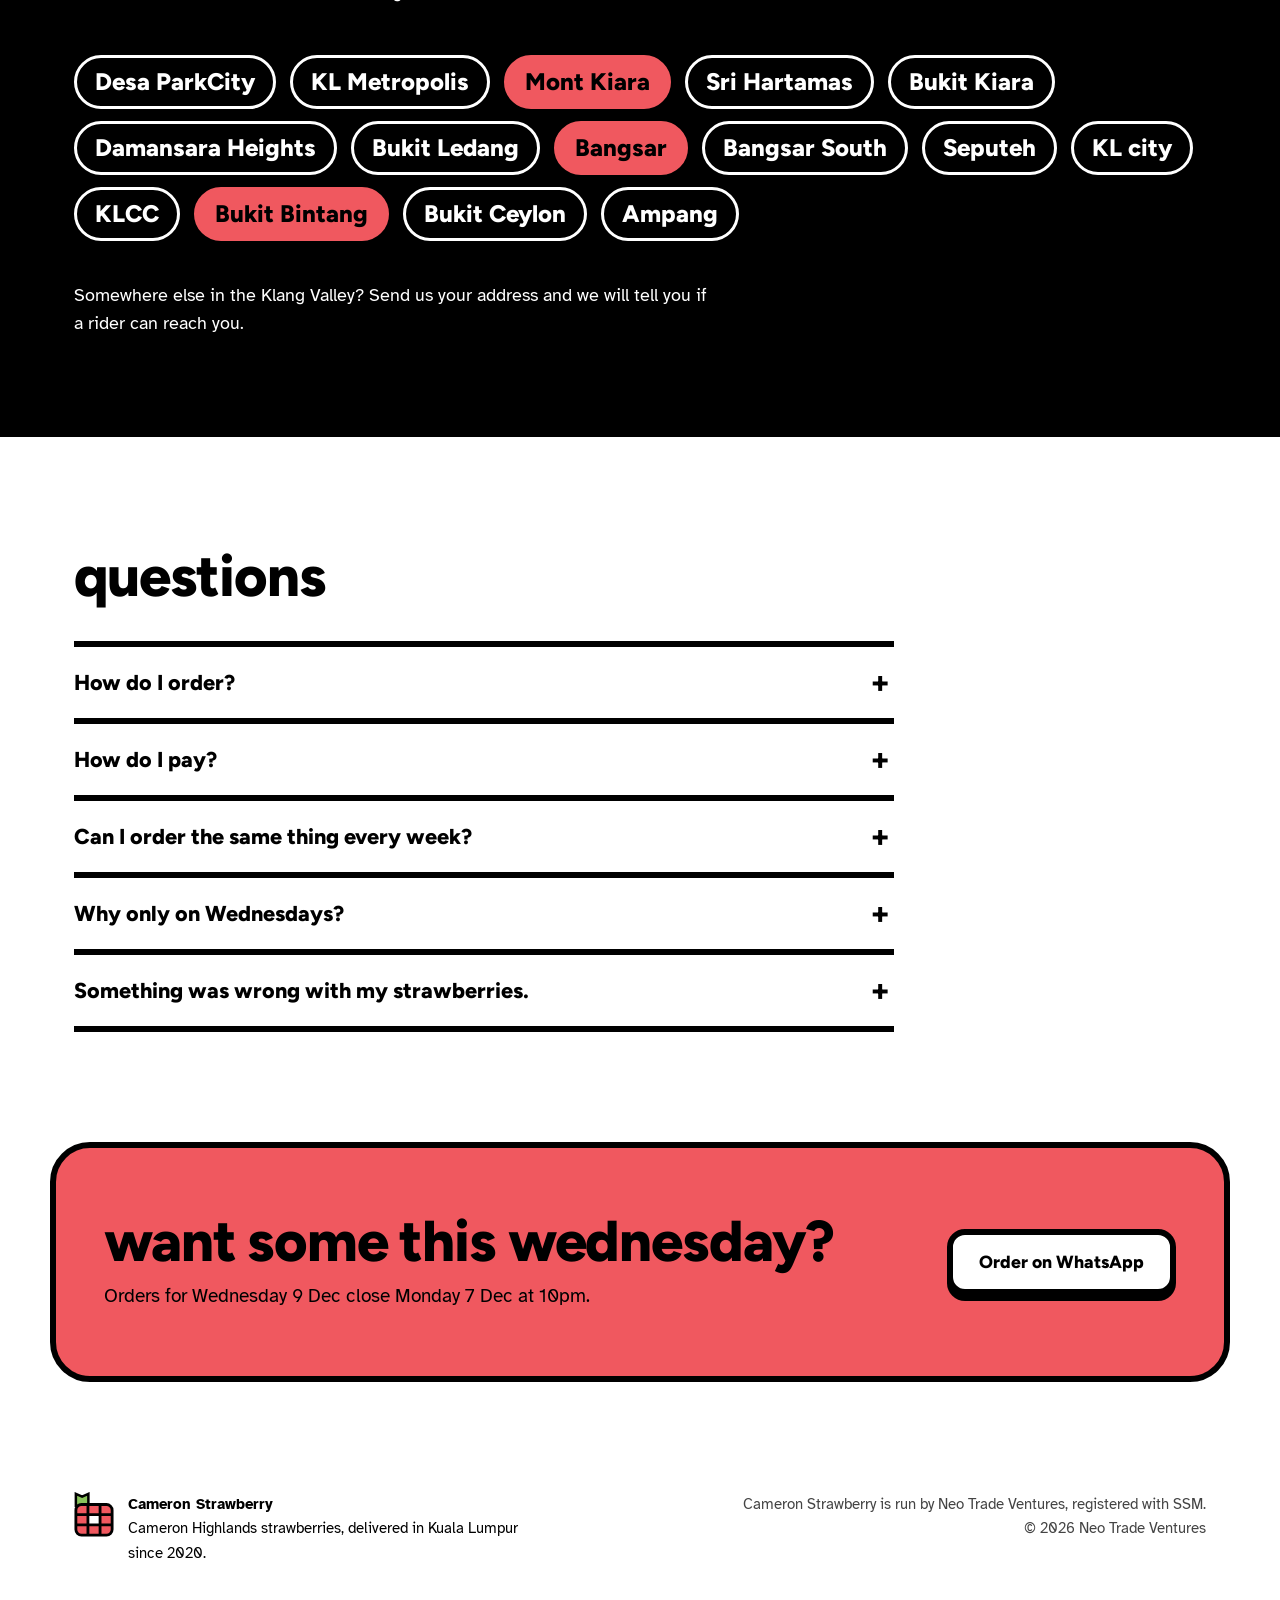
==== commit ec3e4b64: "Add customer, rider and admin logins on Supabase - supabase/schema.sql: profiles with roles, custome" ====
--- a/index.html
+++ b/index.html
@@ -28,6 +28,7 @@
     <a href="#week">How the week works</a>
     <a href="#areas">Areas</a>
     <a href="#questions">Questions</a>
+    <a href="login.html">Log in</a>
   </nav>
   <a class="btn btn-small" data-wa href="#">Order on WhatsApp</a>
 </header>
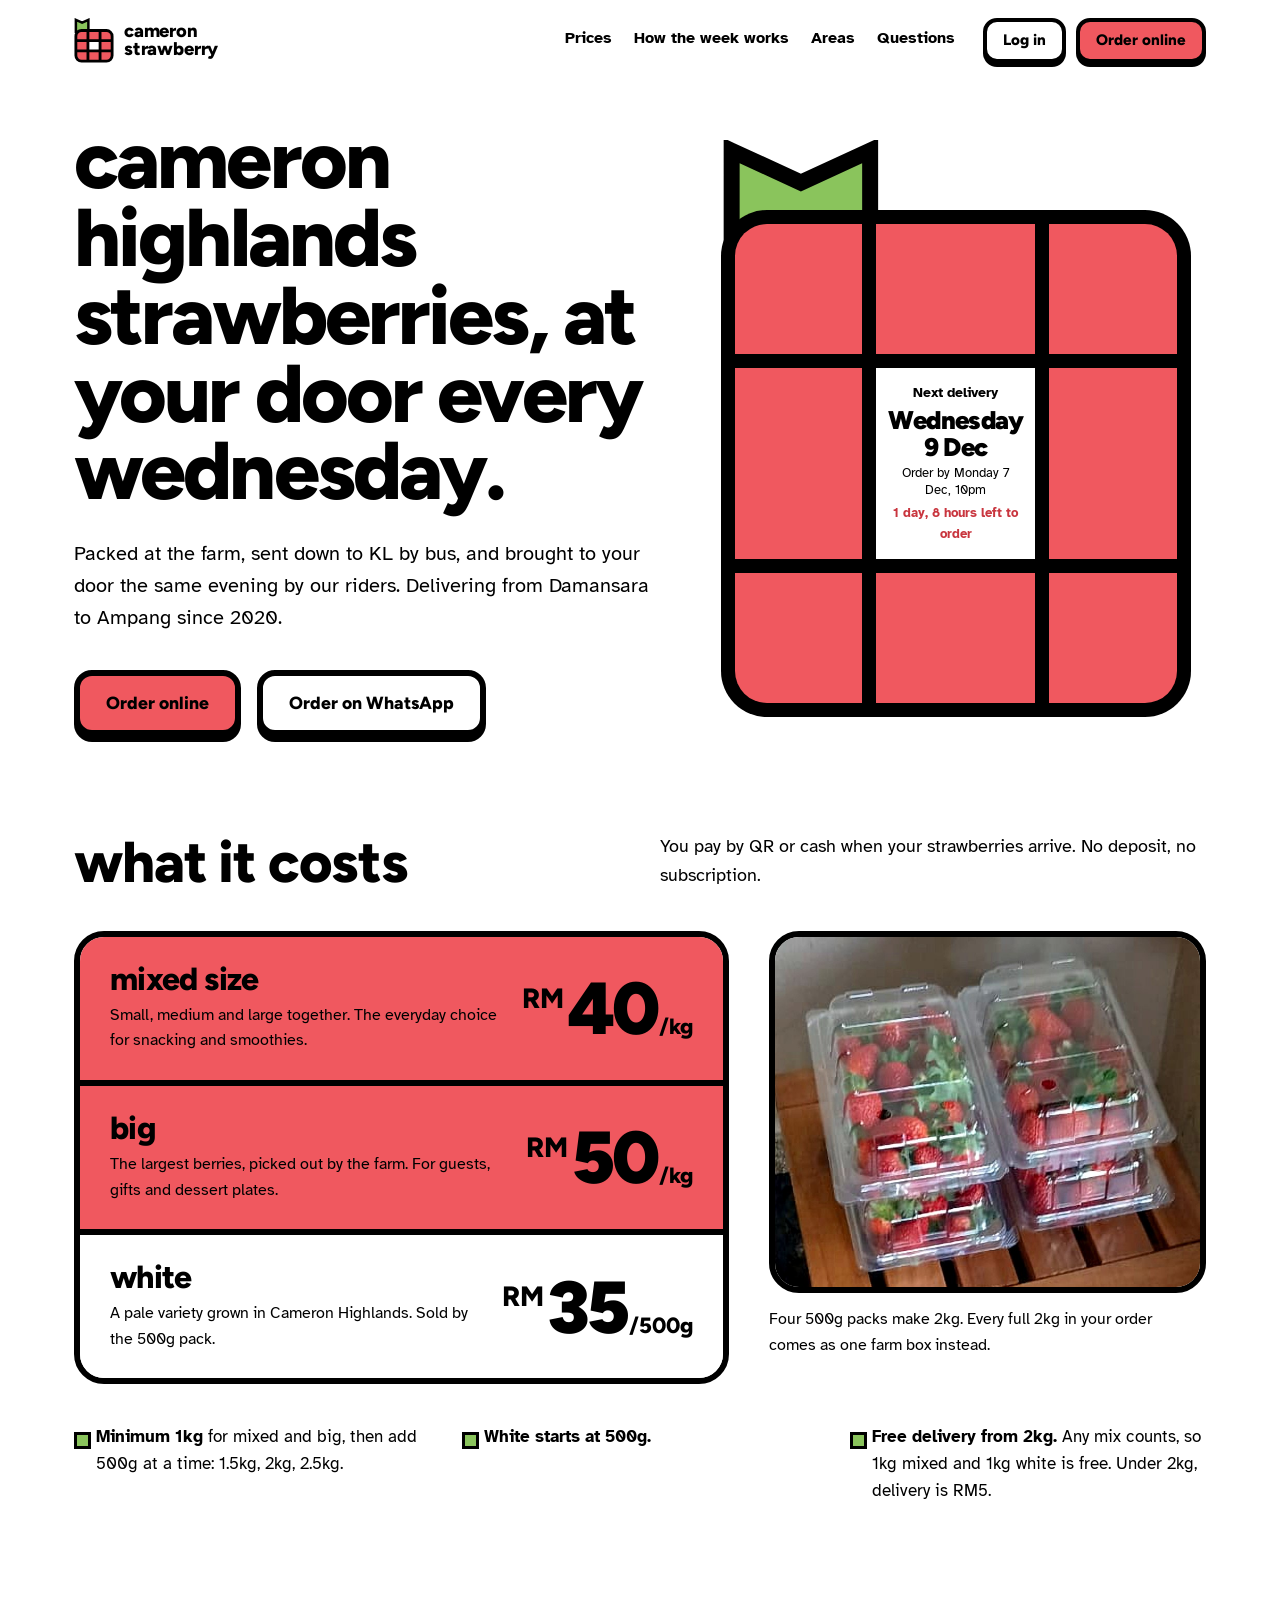
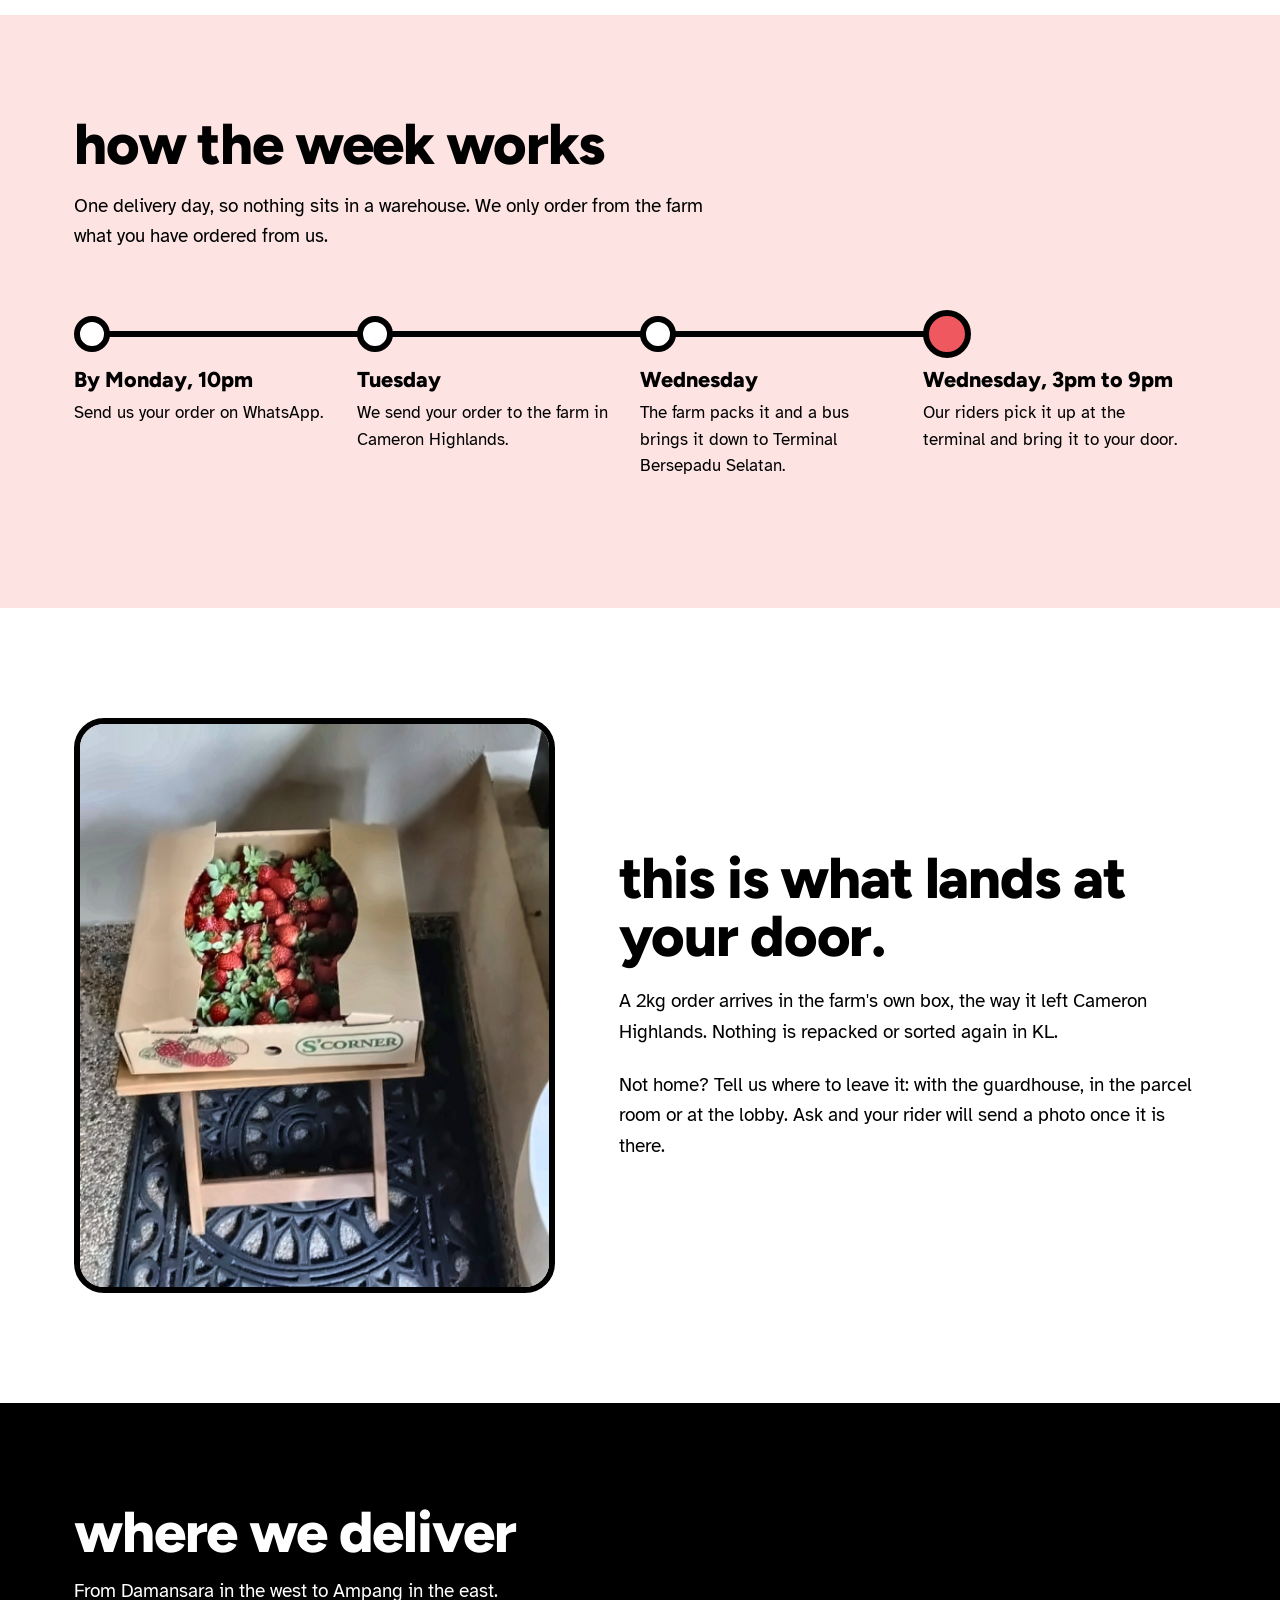
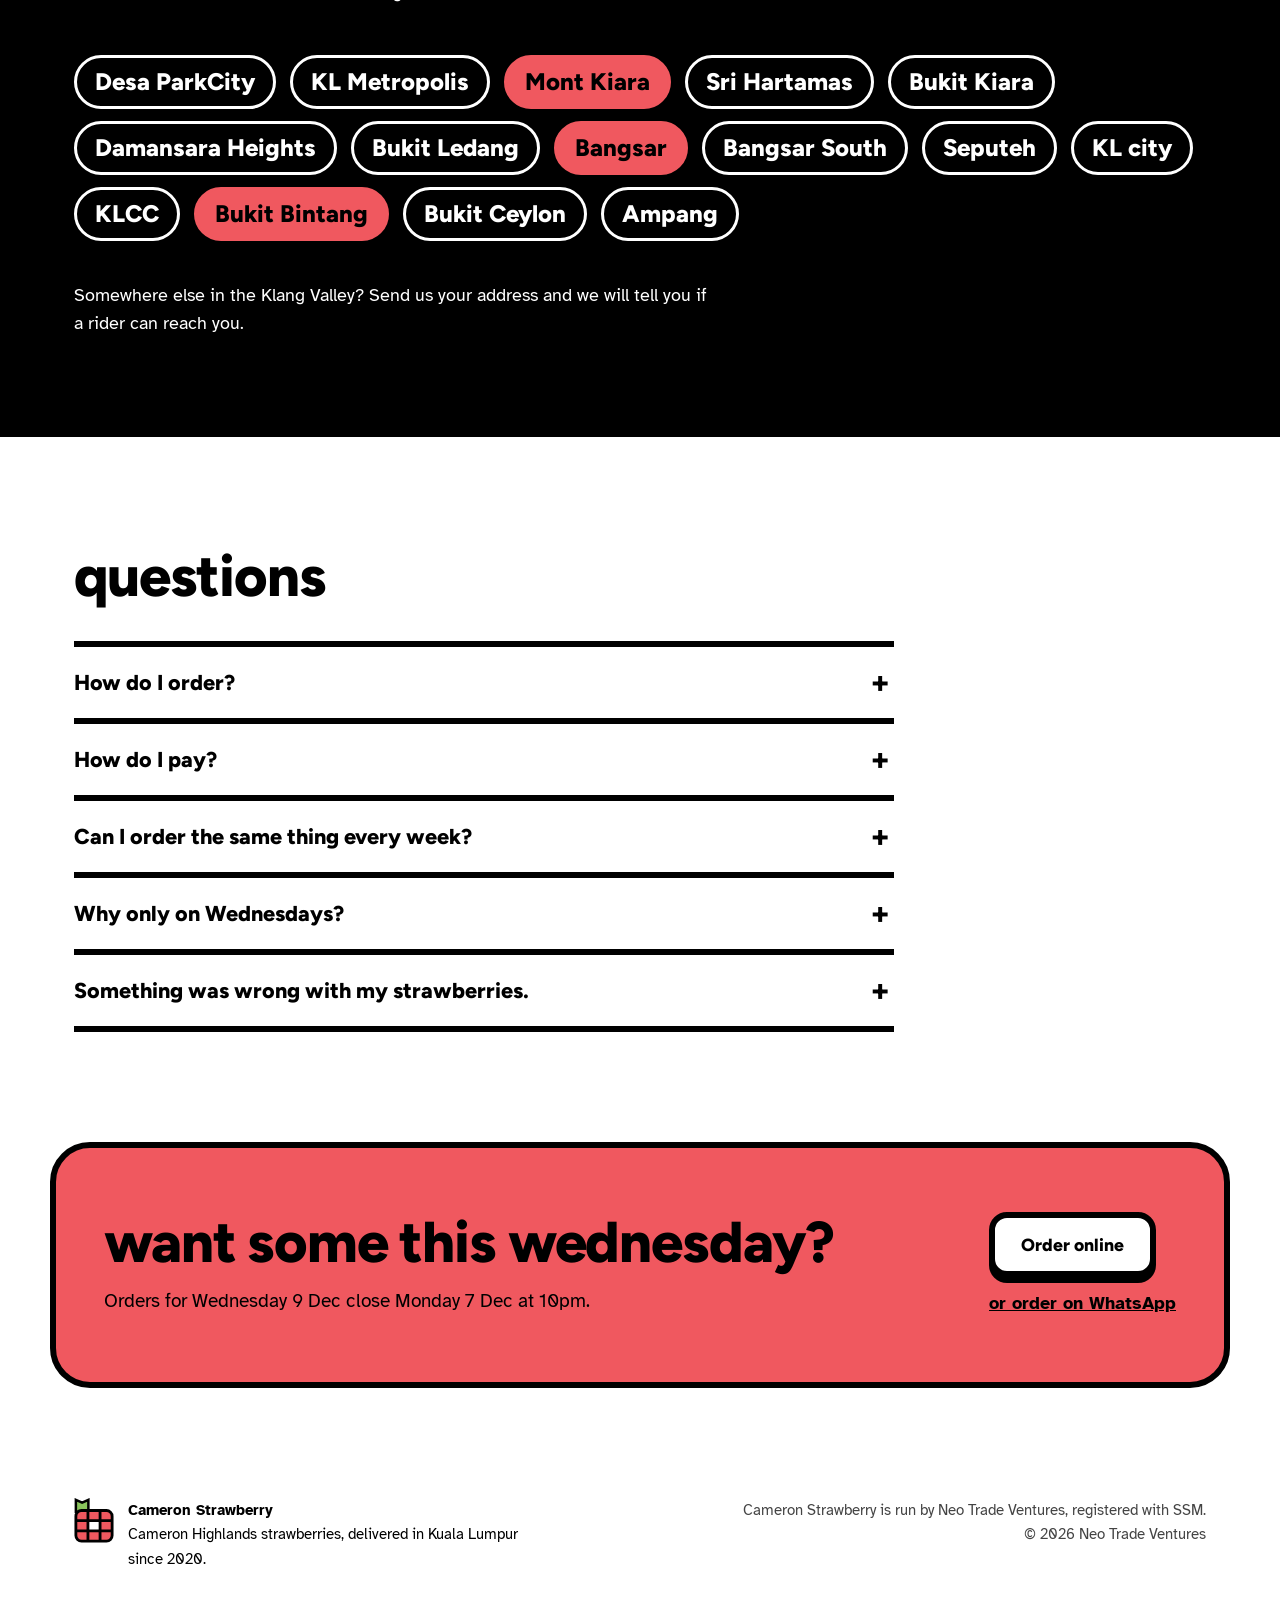
==== commit e8d412c0: "Show Log in and Order online on phones The Log in link was only in the top menu, which is hidden on " ====
--- a/index.html
+++ b/index.html
@@ -28,9 +28,11 @@
     <a href="#week">How the week works</a>
     <a href="#areas">Areas</a>
     <a href="#questions">Questions</a>
-    <a href="login.html">Log in</a>
   </nav>
-  <a class="btn btn-small" data-wa href="#">Order on WhatsApp</a>
+  <div class="top-actions">
+    <a class="btn btn-small btn-quiet" href="login.html">Log in</a>
+    <a class="btn btn-small" href="account.html">Order online</a>
+  </div>
 </header>
 
 <main id="main">
@@ -39,8 +41,8 @@
       <h1>cameron highlands strawberries, at your door every wednesday.</h1>
       <p class="lede">Packed at the farm, sent down to KL by bus, and brought to your door the same evening by our riders. Delivering from Damansara to Ampang since 2020.</p>
       <div class="actions">
-        <a class="btn" data-wa href="#">Order on WhatsApp</a>
-        <a class="btn btn-quiet" href="#prices">See prices</a>
+        <a class="btn" href="account.html">Order online</a>
+        <a class="btn btn-quiet" data-wa href="#">Order on WhatsApp</a>
       </div>
     </div>
 
@@ -130,7 +132,7 @@
     <h2 id="faq-h">questions</h2>
     <details>
       <summary>How do I order?</summary>
-      <p>Tap <strong>Order on WhatsApp</strong>. A message opens with the details we need: your name, address and unit, and how many kilos of each kind. Send it before Monday, 10pm and we confirm by WhatsApp.</p>
+      <p>Tap <strong>Order online</strong> and create an account with your name, WhatsApp number and address. After that, ordering takes a few taps each week. Already ordered with us on WhatsApp? Sign up with the same phone number and we will find your details. You can still tap <strong>Order on WhatsApp</strong> instead. Order before Monday, 10pm.</p>
     </details>
     <details>
       <summary>How do I pay?</summary>
@@ -154,7 +156,7 @@
     <div class="cta-inner">
       <h2 id="cta-h">want some this wednesday?</h2>
       <p id="cta-cut">Orders close Monday at 10pm.</p>
-      <a class="btn btn-invert" data-wa href="#">Order on WhatsApp</a>
+      <div class="cta-btns"><a class="btn btn-invert" href="account.html">Order online</a><a class="wa-link" data-wa href="#">or order on WhatsApp</a></div>
     </div>
   </section>
 </main>
--- a/site.css
+++ b/site.css
@@ -34,6 +34,9 @@
 .btn-small { padding: 11px 16px; font-size: .95rem; border-width: 4px; border-radius: 14px; box-shadow: 0 4px 0 var(--ink); }
 .btn-small:hover { box-shadow: 0 2px 0 var(--ink); }
 .btn-invert { background: var(--paper); }
+.top-actions { display: flex; gap: 10px; align-items: center; flex: none; }
+.cta-btns { display: flex; flex-direction: column; align-items: flex-start; gap: 12px; }
+.wa-link { font-weight: 700; }
 
 /* header */
 .top { display: flex; align-items: center; gap: 28px; max-width: var(--wrap); margin: 0 auto; padding: 18px 24px; }
@@ -148,7 +151,7 @@
 .cta-inner { max-width: var(--wrap); margin: 0 auto; background: var(--red); border: var(--stroke) solid var(--ink); border-radius: 40px; padding: 64px 48px; display: grid; grid-template-columns: 1fr auto; gap: 12px 40px; align-items: center; }
 .cta-inner h2 { grid-column: 1; }
 .cta-inner p { grid-column: 1; font-size: 1.2rem; }
-.cta-inner .btn { grid-column: 2; grid-row: 1 / span 2; }
+.cta-inner .cta-btns { grid-column: 2; grid-row: 1 / span 2; }
 
 /* footer */
 .foot { max-width: var(--wrap); margin: 0 auto; padding: 0 24px 56px; display: flex; justify-content: space-between; gap: 32px; flex-wrap: wrap; font-size: .95rem; }
@@ -170,15 +173,16 @@
   .door { grid-template-columns: 1fr; gap: 36px; padding: 80px 24px; }
   .door figure { max-width: 460px; }
   .cta-inner { grid-template-columns: 1fr; padding: 44px 28px; }
-  .cta-inner .btn { grid-column: 1; grid-row: auto; justify-self: start; margin-top: 16px; }
+  .cta-inner .cta-btns { grid-column: 1; grid-row: auto; margin-top: 16px; }
+  .top-actions { margin-left: auto; }
   .legal { text-align: left; }
 }
 @media (max-width: 520px) {
   body { font-size: 1.0625rem; }
   .top { padding: 14px 18px; gap: 12px; }
   .brand { font-size: 1rem; }
-  .btn-small { padding: 10px 12px; font-size: .88rem; }
-  .btn-small { margin-left: auto; }
+  .btn-small { padding: 9px 11px; font-size: .86rem; }
+  .top-actions { gap: 6px; }
   .hero { padding: 24px 18px 64px; }
   .row { grid-template-columns: 1fr; gap: 14px; padding: 22px; }
   .prices, .faq { padding-left: 18px; padding-right: 18px; }
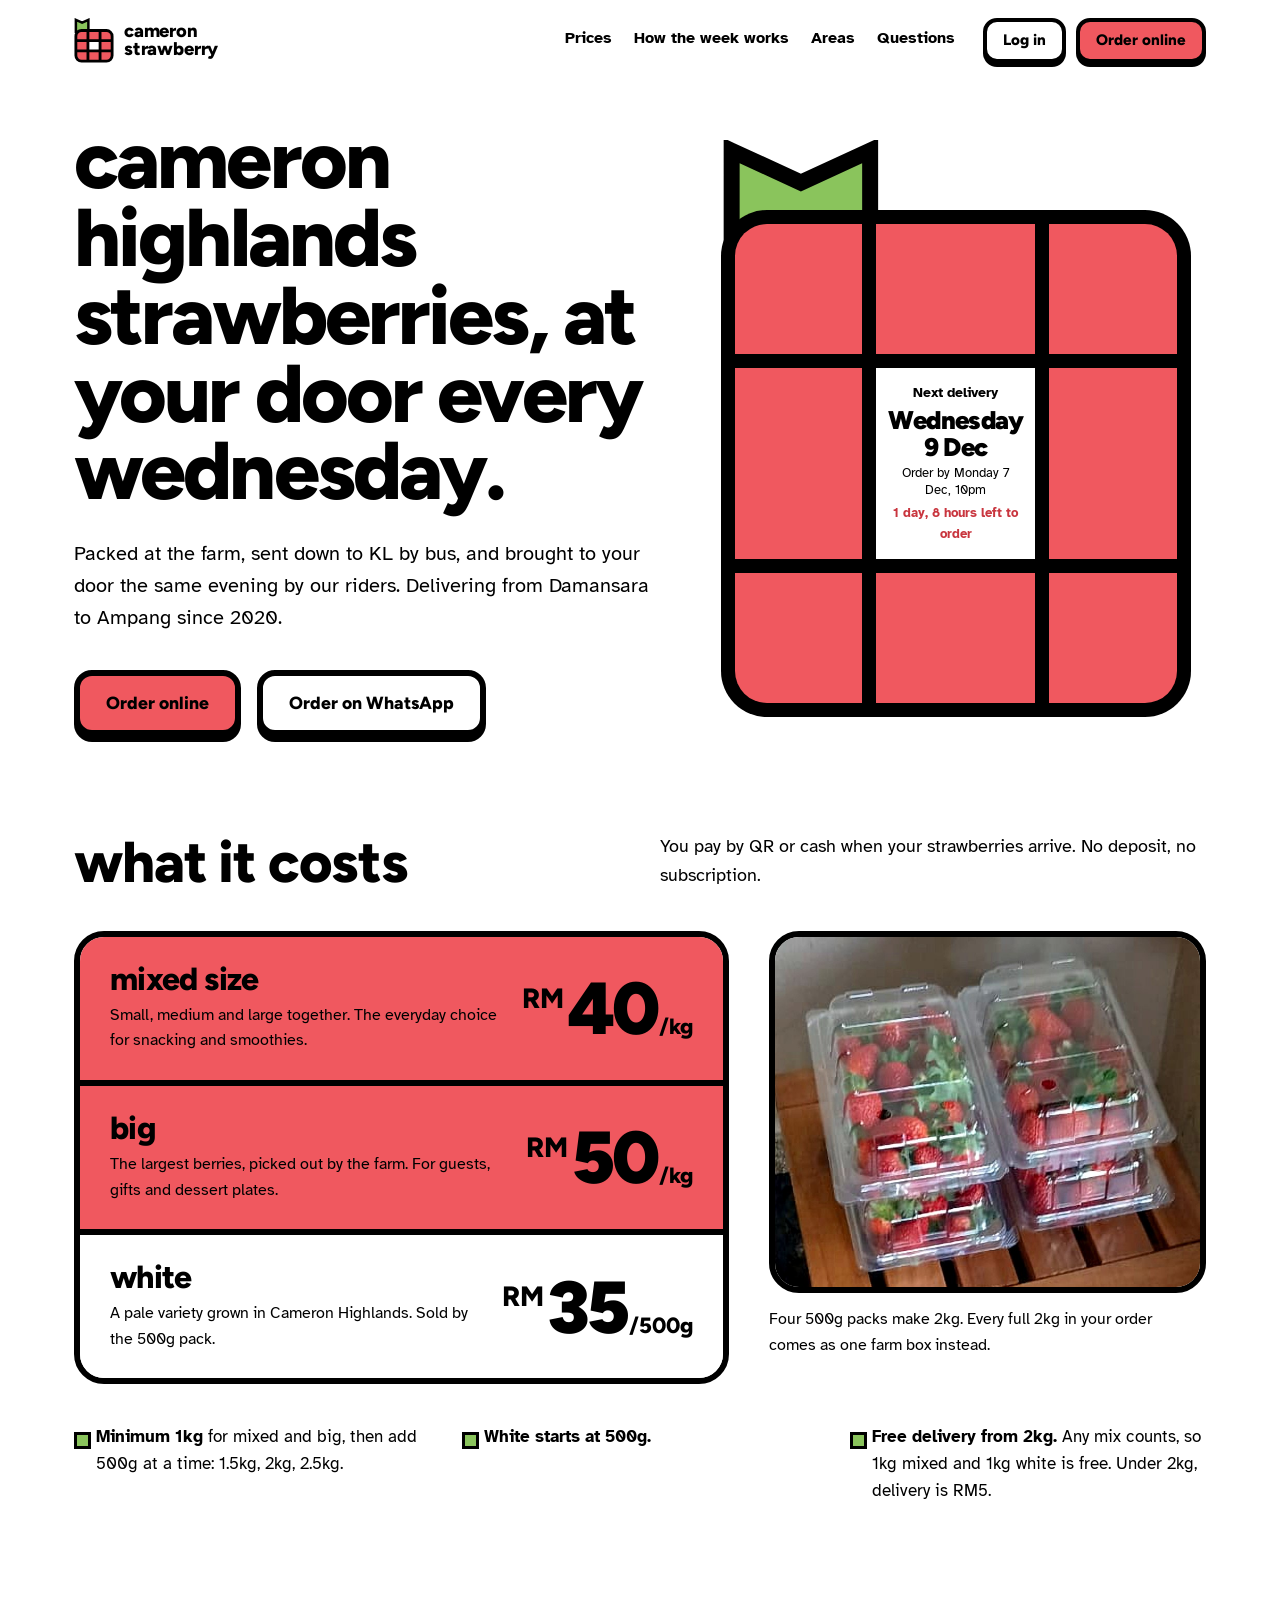
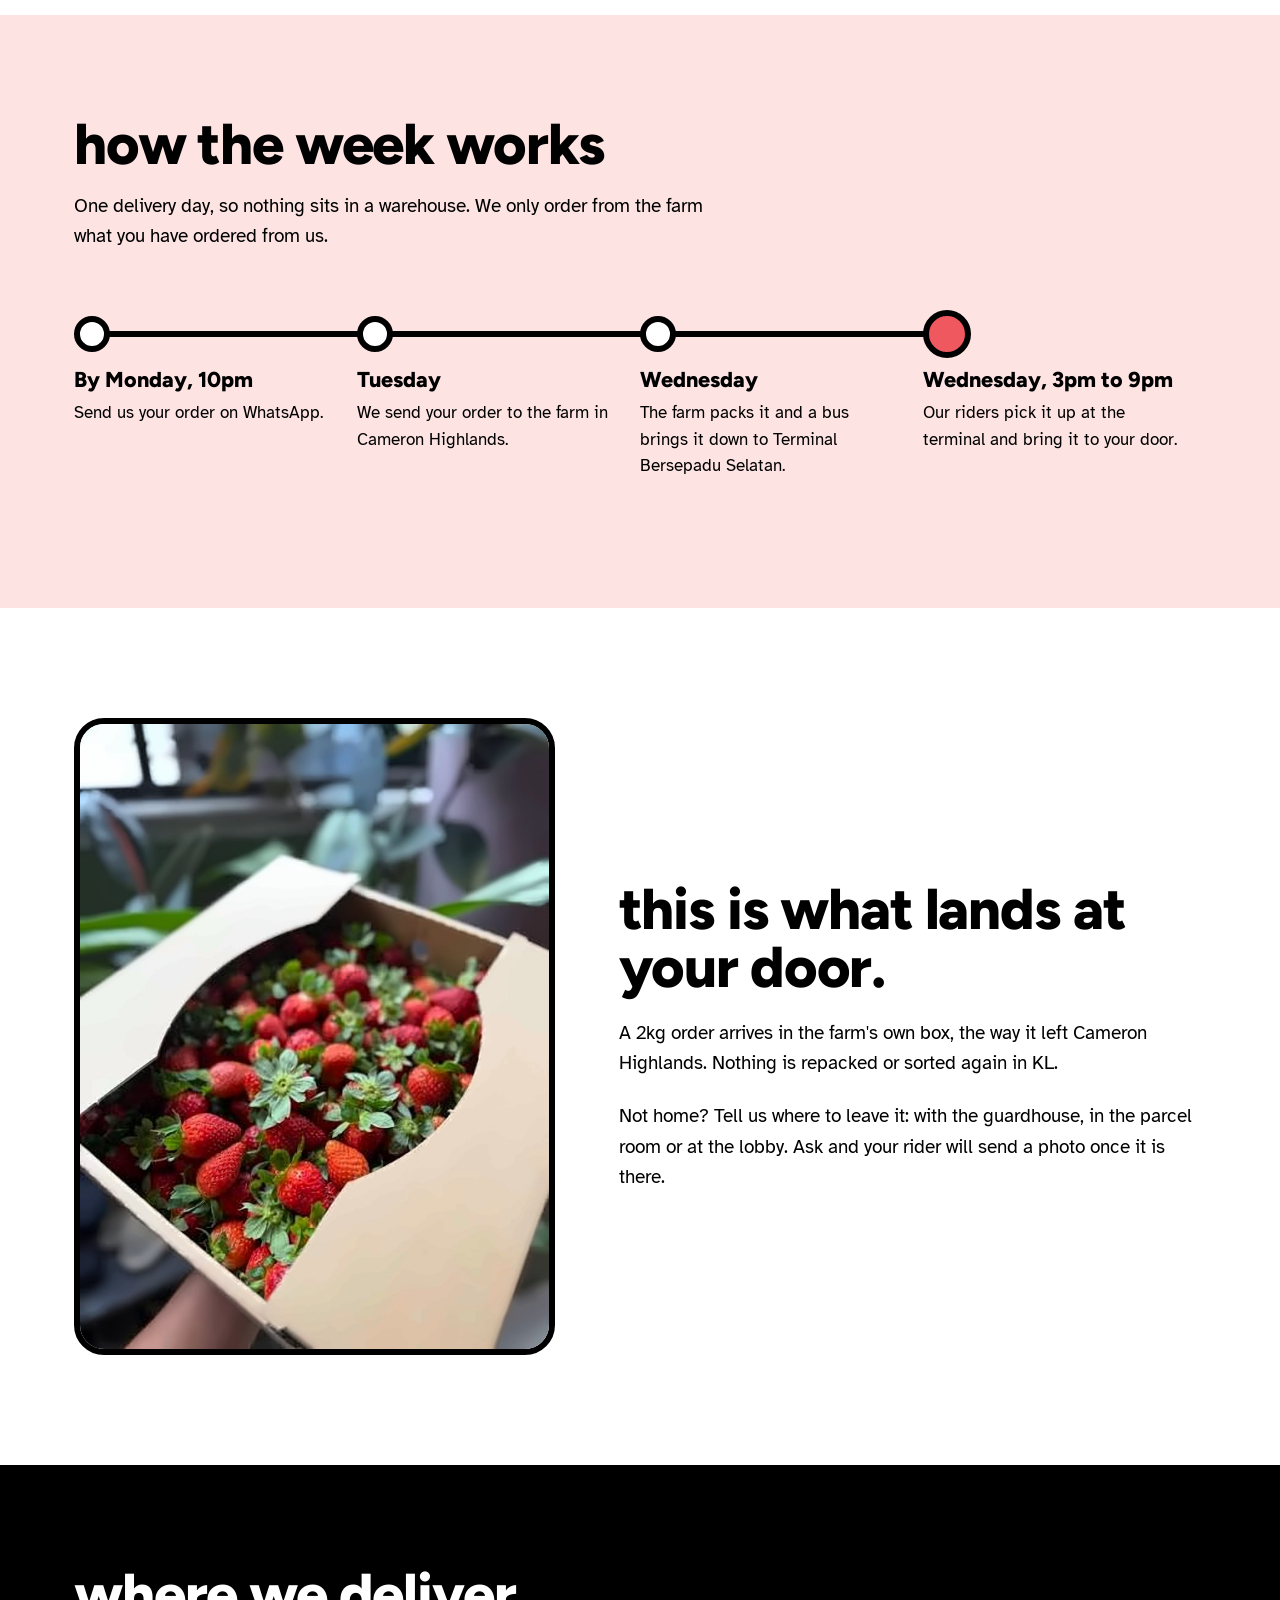
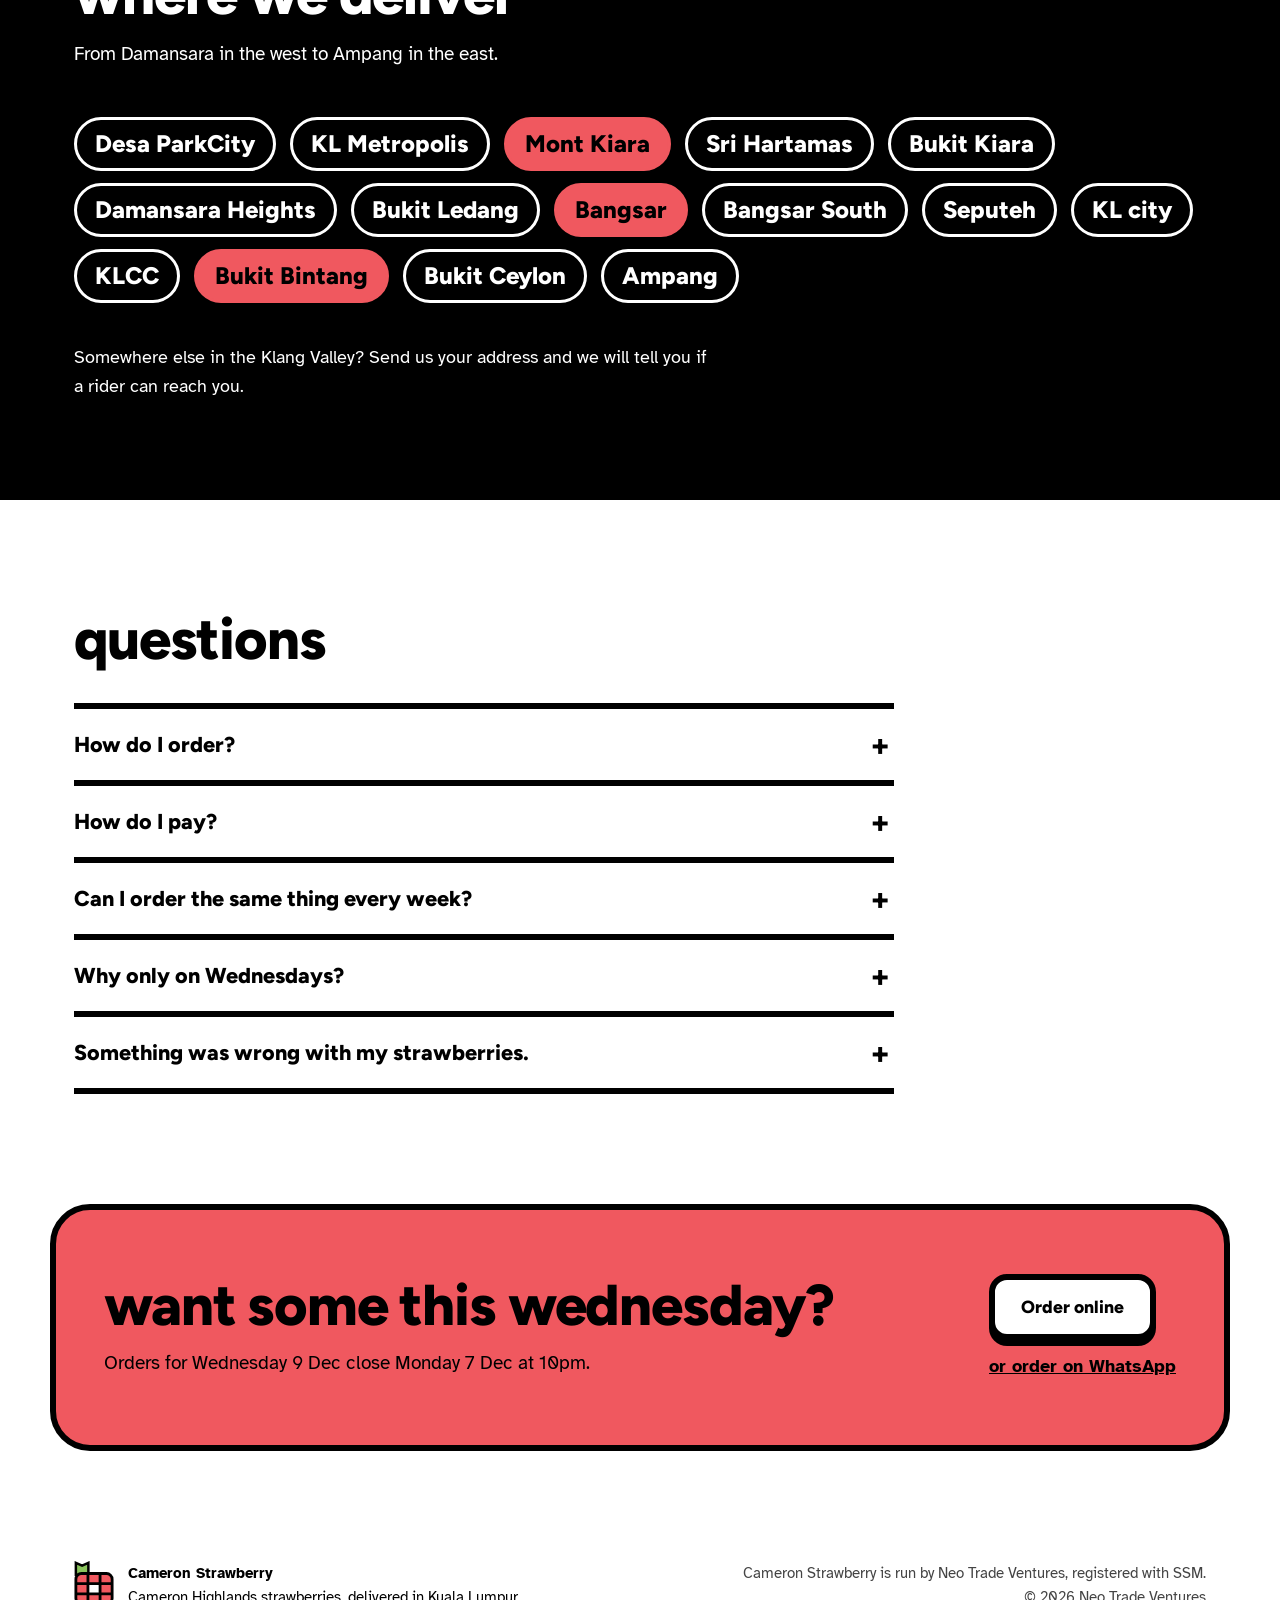
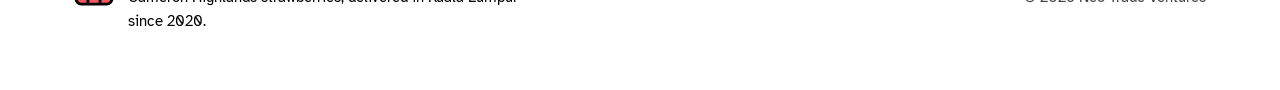
==== commit 666e2021: "New 2kg box photo and WhatsApp link preview - Replace the doorstep photo with the new 2kg farm box p" ====
--- a/index.html
+++ b/index.html
@@ -5,9 +5,19 @@
 <meta name="viewport" content="width=device-width, initial-scale=1">
 <title>Cameron Strawberry – Cameron Highlands strawberries delivered in KL every Wednesday</title>
 <meta name="description" content="Fresh Cameron Highlands strawberries delivered to your door every Wednesday, from Damansara to Ampang. Mixed RM40/kg, big RM50/kg, white RM35/500g. Since 2020.">
+<meta property="og:type" content="website">
+<meta property="og:site_name" content="Cameron Strawberry">
+<meta property="og:url" content="https://cameronstrawberry.com/">
 <meta property="og:title" content="Cameron Strawberry – Cameron Highlands strawberries, every Wednesday">
-<meta property="og:description" content="Delivered to your door from Damansara to Ampang. Order by Monday 10pm.">
-<meta property="og:image" content="https://cameronstrawberry.com/images/2kg-box.jpg">
+<meta property="og:description" content="Delivered to your door from Damansara to Ampang. Mixed RM40/kg, big RM50/kg, white RM35/500g. Order by Monday 10pm.">
+<meta property="og:image" content="https://cameronstrawberry.com/images/share.jpg">
+<meta property="og:image:secure_url" content="https://cameronstrawberry.com/images/share.jpg">
+<meta property="og:image:type" content="image/jpeg">
+<meta property="og:image:width" content="1200">
+<meta property="og:image:height" content="630">
+<meta property="og:image:alt" content="A farm box full of fresh Cameron Highlands strawberries">
+<meta name="twitter:card" content="summary_large_image">
+<meta name="twitter:image" content="https://cameronstrawberry.com/images/share.jpg">
 <meta name="theme-color" content="#F0585F">
 <link rel="icon" href="images/logo-mark.svg" type="image/svg+xml">
 <link rel="preconnect" href="https://fonts.googleapis.com">
@@ -108,7 +118,7 @@
 
   <section class="door" aria-labelledby="door-h">
     <figure>
-      <img src="images/doorstep-box.jpg" width="600" height="720" alt="An open farm box full of red strawberries left on a stool at a front door" loading="lazy">
+      <img src="images/2kg-box.jpg" width="774" height="1032" alt="Hand holding an open 2kg farm box full of fresh red strawberries" loading="lazy">
     </figure>
     <div class="door-copy">
       <h2 id="door-h">this is what lands at your door.</h2>
